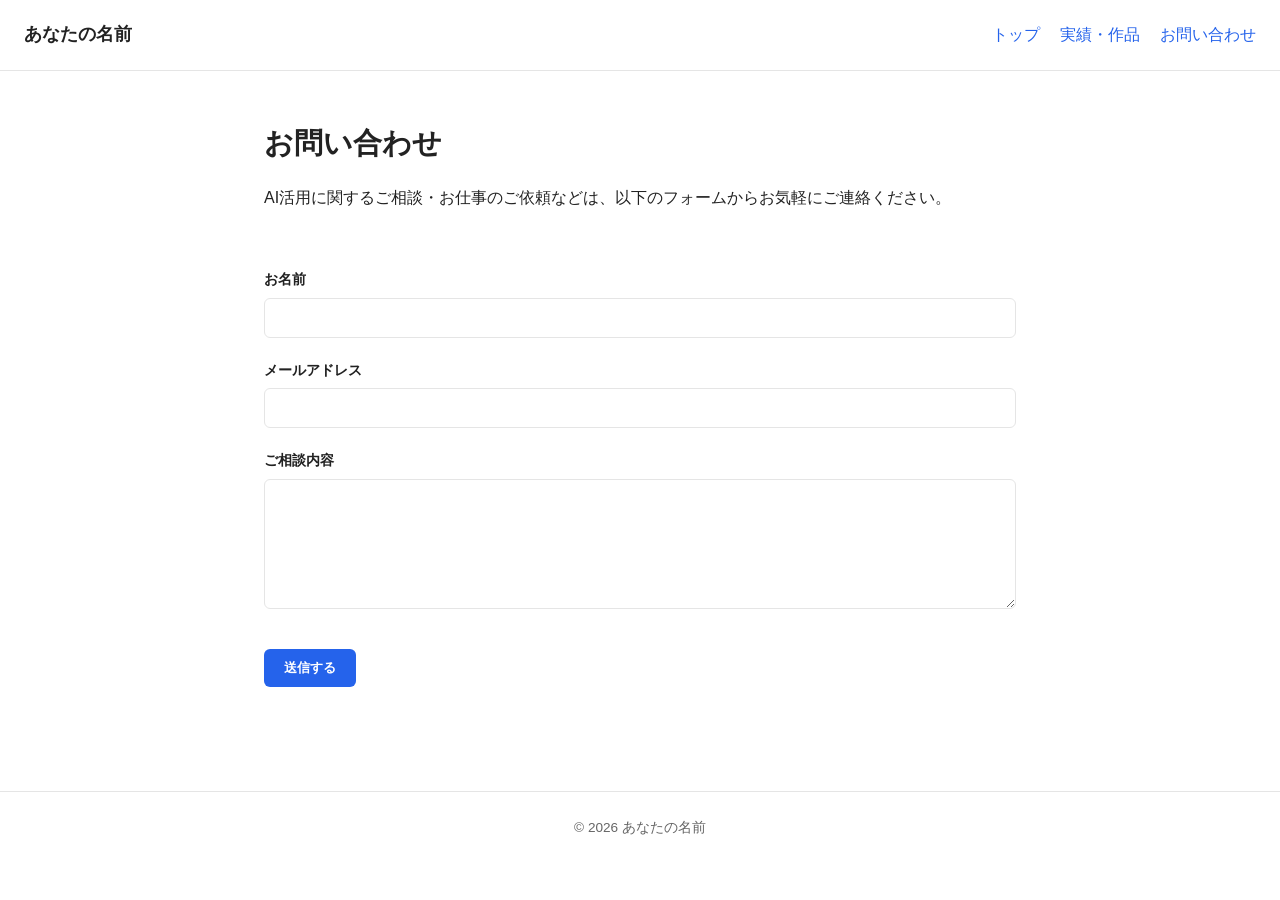
==== contact.html @ 63602173 "Add initial portfolio site: home, works, contact pages" ====
<!DOCTYPE html>
<html lang="ja">
<head>
  <meta charset="UTF-8">
  <meta name="viewport" content="width=device-width, initial-scale=1.0">
  <title>お問い合わせ | あなたの名前</title>
  <link rel="stylesheet" href="css/style.css">
</head>
<body>

  <header>
    <p class="site-name">あなたの名前</p>
    <button class="menu-toggle" aria-label="メニューを開閉する" aria-expanded="false">
      <span></span>
      <span></span>
      <span></span>
    </button>
    <nav>
      <ul>
        <li><a href="index.html">トップ</a></li>
        <li><a href="works.html">実績・作品</a></li>
        <li><a href="contact.html">お問い合わせ</a></li>
      </ul>
    </nav>
  </header>

  <main>

    <section id="contact-intro">
      <h1>お問い合わせ</h1>
      <p>
        AI活用に関するご相談・お仕事のご依頼などは、以下のフォームからお気軽にご連絡ください。
      </p>
    </section>

    <section id="contact-form">
      <form action="https://formspree.io/f/xjybzrdy" method="POST">
        <input type="hidden" name="_subject" value="AI Side Businessサイトからのお問い合わせ">

        <div class="form-group">
          <label for="name">お名前</label>
          <input type="text" id="name" name="name" required>
        </div>

        <div class="form-group">
          <label for="email">メールアドレス</label>
          <input type="email" id="email" name="email" required>
        </div>

        <div class="form-group">
          <label for="message">ご相談内容</label>
          <textarea id="message" name="message" rows="6" required></textarea>
        </div>

        <button type="submit" class="button">送信する</button>
      </form>
    </section>

  </main>

  <footer>
    <p>&copy; 2026 あなたの名前</p>
  </footer>

  <script src="js/main.js"></script>
</body>
</html>
---- css/style.css ----
:root {
  --color-bg: #ffffff;
  --color-text: #222222;
  --color-primary: #2563eb;
  --color-primary-dark: #1d4ed8;
  --color-muted: #666666;
  --color-border: #e5e5e5;
  --max-width: 800px;
}

* {
  box-sizing: border-box;
  margin: 0;
  padding: 0;
}

body {
  font-family: -apple-system, "Hiragino Kaku Gothic ProN", "Yu Gothic", sans-serif;
  color: var(--color-text);
  background-color: var(--color-bg);
  line-height: 1.7;
}

a {
  color: var(--color-primary);
  text-decoration: none;
}

a:hover {
  text-decoration: underline;
}

ul {
  list-style: none;
}

/* header */

header {
  display: flex;
  justify-content: space-between;
  align-items: center;
  flex-wrap: wrap;
  gap: 12px;
  padding: 20px 24px;
  border-bottom: 1px solid var(--color-border);
}

.site-name {
  font-weight: bold;
  font-size: 1.1rem;
}

header nav ul {
  display: flex;
  gap: 20px;
}

/* menu toggle button: hidden by default, shown only on narrow screens below */

.menu-toggle {
  display: none;
  flex-direction: column;
  justify-content: space-between;
  width: 26px;
  height: 18px;
  background: none;
  border: none;
  padding: 0;
  cursor: pointer;
}

.menu-toggle span {
  display: block;
  height: 2px;
  background-color: var(--color-text);
  border-radius: 2px;
}

/* main content */

main {
  max-width: var(--max-width);
  margin: 0 auto;
  padding: 48px 24px;
}

section {
  margin-bottom: 56px;
}

h1 {
  font-size: 1.8rem;
  margin-bottom: 16px;
}

h2 {
  font-size: 1.4rem;
  margin-bottom: 16px;
}

#about p {
  color: var(--color-muted);
}

#services ul li {
  padding: 10px 0;
  border-bottom: 1px solid var(--color-border);
}

/* buttons */

.button {
  display: inline-block;
  padding: 10px 20px;
  margin-top: 12px;
  margin-right: 12px;
  background-color: var(--color-primary);
  color: #ffffff;
  border-radius: 6px;
  font-weight: bold;
}

.button:hover {
  background-color: var(--color-primary-dark);
  text-decoration: none;
}

/* footer */

footer {
  text-align: center;
  padding: 24px;
  color: var(--color-muted);
  font-size: 0.85rem;
  border-top: 1px solid var(--color-border);
}

/* works page: notice, cards, badges */

.notice {
  background-color: #fef9e7;
  border: 1px solid #f5e6a8;
  border-radius: 6px;
  padding: 14px 16px;
  color: var(--color-muted);
  font-size: 0.95rem;
}

.card-grid {
  display: grid;
  grid-template-columns: repeat(auto-fit, minmax(240px, 1fr));
  gap: 20px;
}

.card {
  border: 1px solid var(--color-border);
  border-radius: 8px;
  padding: 20px;
}

.card h3 {
  margin: 10px 0 8px;
  font-size: 1.1rem;
}

.card p {
  color: var(--color-muted);
  font-size: 0.95rem;
}

.card-meta {
  margin-top: 10px;
  font-size: 0.85rem !important;
}

.badge {
  display: inline-block;
  padding: 4px 10px;
  border-radius: 999px;
  font-size: 0.75rem;
  font-weight: bold;
}

.badge-sample {
  background-color: #eef2ff;
  color: #4338ca;
}

.badge-learning {
  background-color: #ecfdf5;
  color: #047857;
}

/* contact form */

.form-group {
  margin-bottom: 20px;
}

.form-group label {
  display: block;
  margin-bottom: 6px;
  font-weight: bold;
  font-size: 0.9rem;
}

.form-group input,
.form-group textarea {
  width: 100%;
  padding: 10px 12px;
  border: 1px solid var(--color-border);
  border-radius: 6px;
  font-size: 1rem;
  font-family: inherit;
}

.form-group input:focus,
.form-group textarea:focus {
  outline: 2px solid var(--color-primary);
  outline-offset: 1px;
}

button.button {
  border: none;
  cursor: pointer;
}

/* responsive: narrow screens (mainly smartphones) */

@media (max-width: 600px) {
  header {
    align-items: center;
  }

  .menu-toggle {
    display: flex;
  }

  header nav {
    width: 100%;
    order: 3;
  }

  header nav ul {
    display: none;
    flex-direction: column;
    gap: 12px;
    padding-top: 16px;
  }

  header nav.nav-open ul {
    display: flex;
  }

  main {
    padding: 32px 20px;
  }

  .button {
    display: block;
    text-align: center;
    margin-right: 0;
  }
}
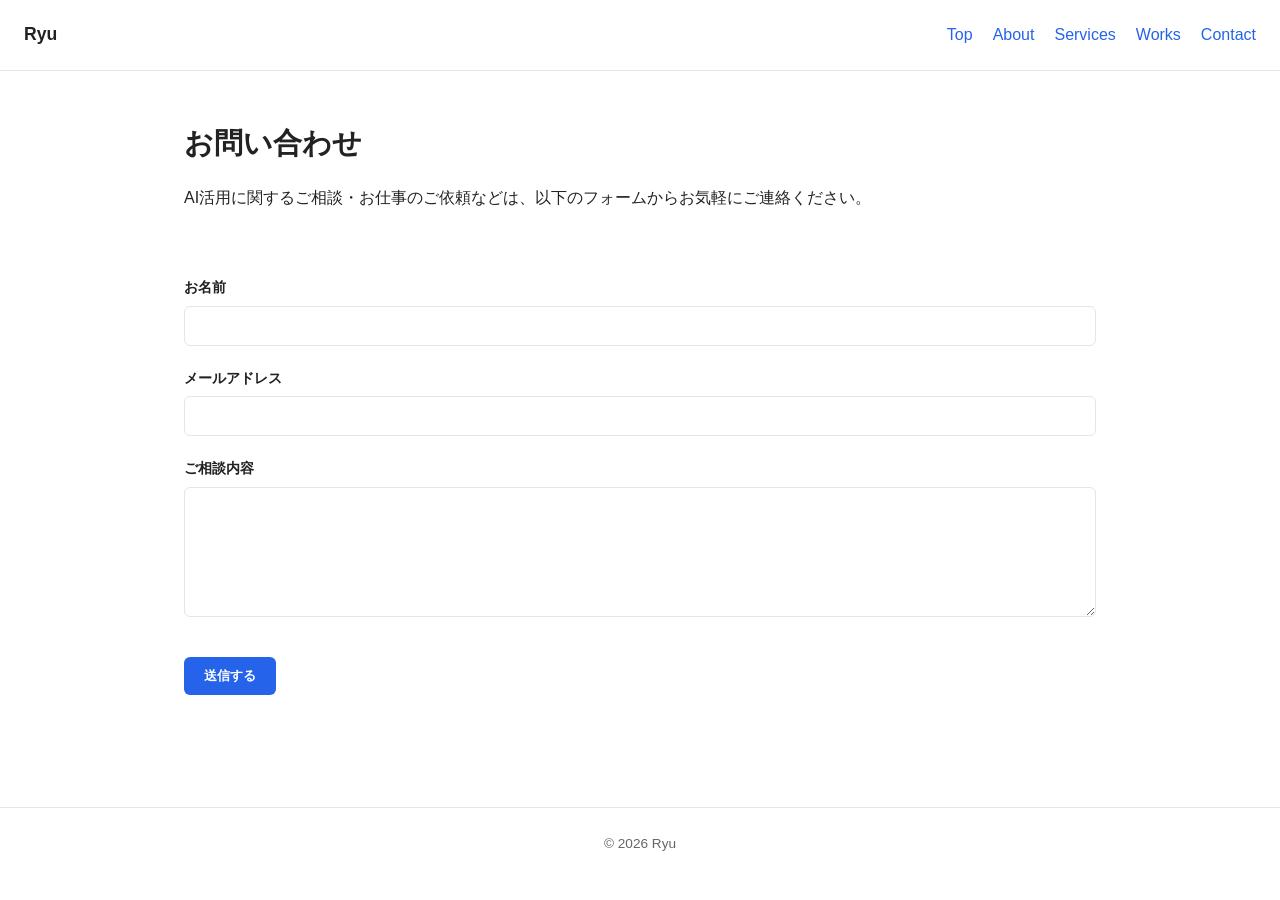
==== commit a9cae85e: "Update portfolio content and layout" ====
--- a/contact.html
+++ b/contact.html
@@ -3,13 +3,13 @@
 <head>
   <meta charset="UTF-8">
   <meta name="viewport" content="width=device-width, initial-scale=1.0">
-  <title>お問い合わせ | あなたの名前</title>
+  <title>Contact | Ryu</title>
   <link rel="stylesheet" href="css/style.css">
 </head>
 <body>
 
   <header>
-    <p class="site-name">あなたの名前</p>
+    <p class="site-name">Ryu</p>
     <button class="menu-toggle" aria-label="メニューを開閉する" aria-expanded="false">
       <span></span>
       <span></span>
@@ -17,9 +17,11 @@
     </button>
     <nav>
       <ul>
-        <li><a href="index.html">トップ</a></li>
-        <li><a href="works.html">実績・作品</a></li>
-        <li><a href="contact.html">お問い合わせ</a></li>
+        <li><a href="index.html">Top</a></li>
+        <li><a href="index.html#about">About</a></li>
+        <li><a href="index.html#services">Services</a></li>
+        <li><a href="works.html">Works</a></li>
+        <li><a href="contact.html">Contact</a></li>
       </ul>
     </nav>
   </header>
@@ -59,7 +61,7 @@
   </main>
 
   <footer>
-    <p>&copy; 2026 あなたの名前</p>
+    <p>&copy; 2026 Ryu</p>
   </footer>
 
   <script src="js/main.js"></script>
--- a/css/style.css
+++ b/css/style.css
@@ -1,3 +1,7 @@
+html {
+  scroll-behavior: smooth;
+}
+
 :root {
   --color-bg: #ffffff;
   --color-text: #222222;
@@ -5,7 +9,7 @@
   --color-primary-dark: #1d4ed8;
   --color-muted: #666666;
   --color-border: #e5e5e5;
-  --max-width: 800px;
+  --max-width: 960px;
 }
 
 * {
@@ -86,7 +90,11 @@
 }
 
 section {
-  margin-bottom: 56px;
+  margin-bottom: 64px;
+}
+
+#hero {
+  margin-bottom: 80px;
 }
 
 h1 {
@@ -99,13 +107,67 @@
   margin-bottom: 16px;
 }
 
+#hero h1 {
+  font-size: 2rem;
+  line-height: 1.5;
+  margin-bottom: 20px;
+}
+
+#hero p,
 #about p {
   color: var(--color-muted);
-}
-
-#services ul li {
-  padding: 10px 0;
-  border-bottom: 1px solid var(--color-border);
+  max-width: 640px;
+}
+
+#about p {
+  margin-bottom: 16px;
+}
+
+.section-lead {
+  color: var(--color-muted);
+  font-size: 0.95rem;
+  margin-bottom: 24px;
+  margin-top: -8px;
+}
+
+.section-cta {
+  margin-top: 8px;
+  padding-top: 32px;
+  border-top: 1px solid var(--color-border);
+}
+
+.service-number {
+  display: block;
+  font-size: 1.5rem;
+  font-weight: bold;
+  color: var(--color-primary);
+}
+
+/* skills / tools */
+
+.skills-group {
+  margin-bottom: 24px;
+}
+
+.skills-group h3 {
+  font-size: 0.95rem;
+  color: var(--color-muted);
+  margin-bottom: 12px;
+}
+
+.tag-list {
+  display: flex;
+  flex-wrap: wrap;
+  gap: 10px;
+}
+
+.tag {
+  display: inline-block;
+  padding: 6px 14px;
+  border: 1px solid var(--color-border);
+  border-radius: 999px;
+  font-size: 0.85rem;
+  background-color: #f8f9fb;
 }
 
 /* buttons */
@@ -149,7 +211,8 @@
 
 .card-grid {
   display: grid;
-  grid-template-columns: repeat(auto-fit, minmax(240px, 1fr));
+  grid-template-columns: repeat(auto-fit, minmax(240px, 320px));
+  justify-content: start;
   gap: 20px;
 }
 
@@ -190,6 +253,20 @@
 .badge-learning {
   background-color: #ecfdf5;
   color: #047857;
+}
+
+.badge-personal {
+  background-color: #fdf2f8;
+  color: #be185d;
+}
+
+.coming-soon {
+  border: 1px dashed var(--color-border);
+  border-radius: 8px;
+  padding: 24px;
+  color: var(--color-muted);
+  font-size: 0.95rem;
+  text-align: center;
 }
 
 /* contact form */
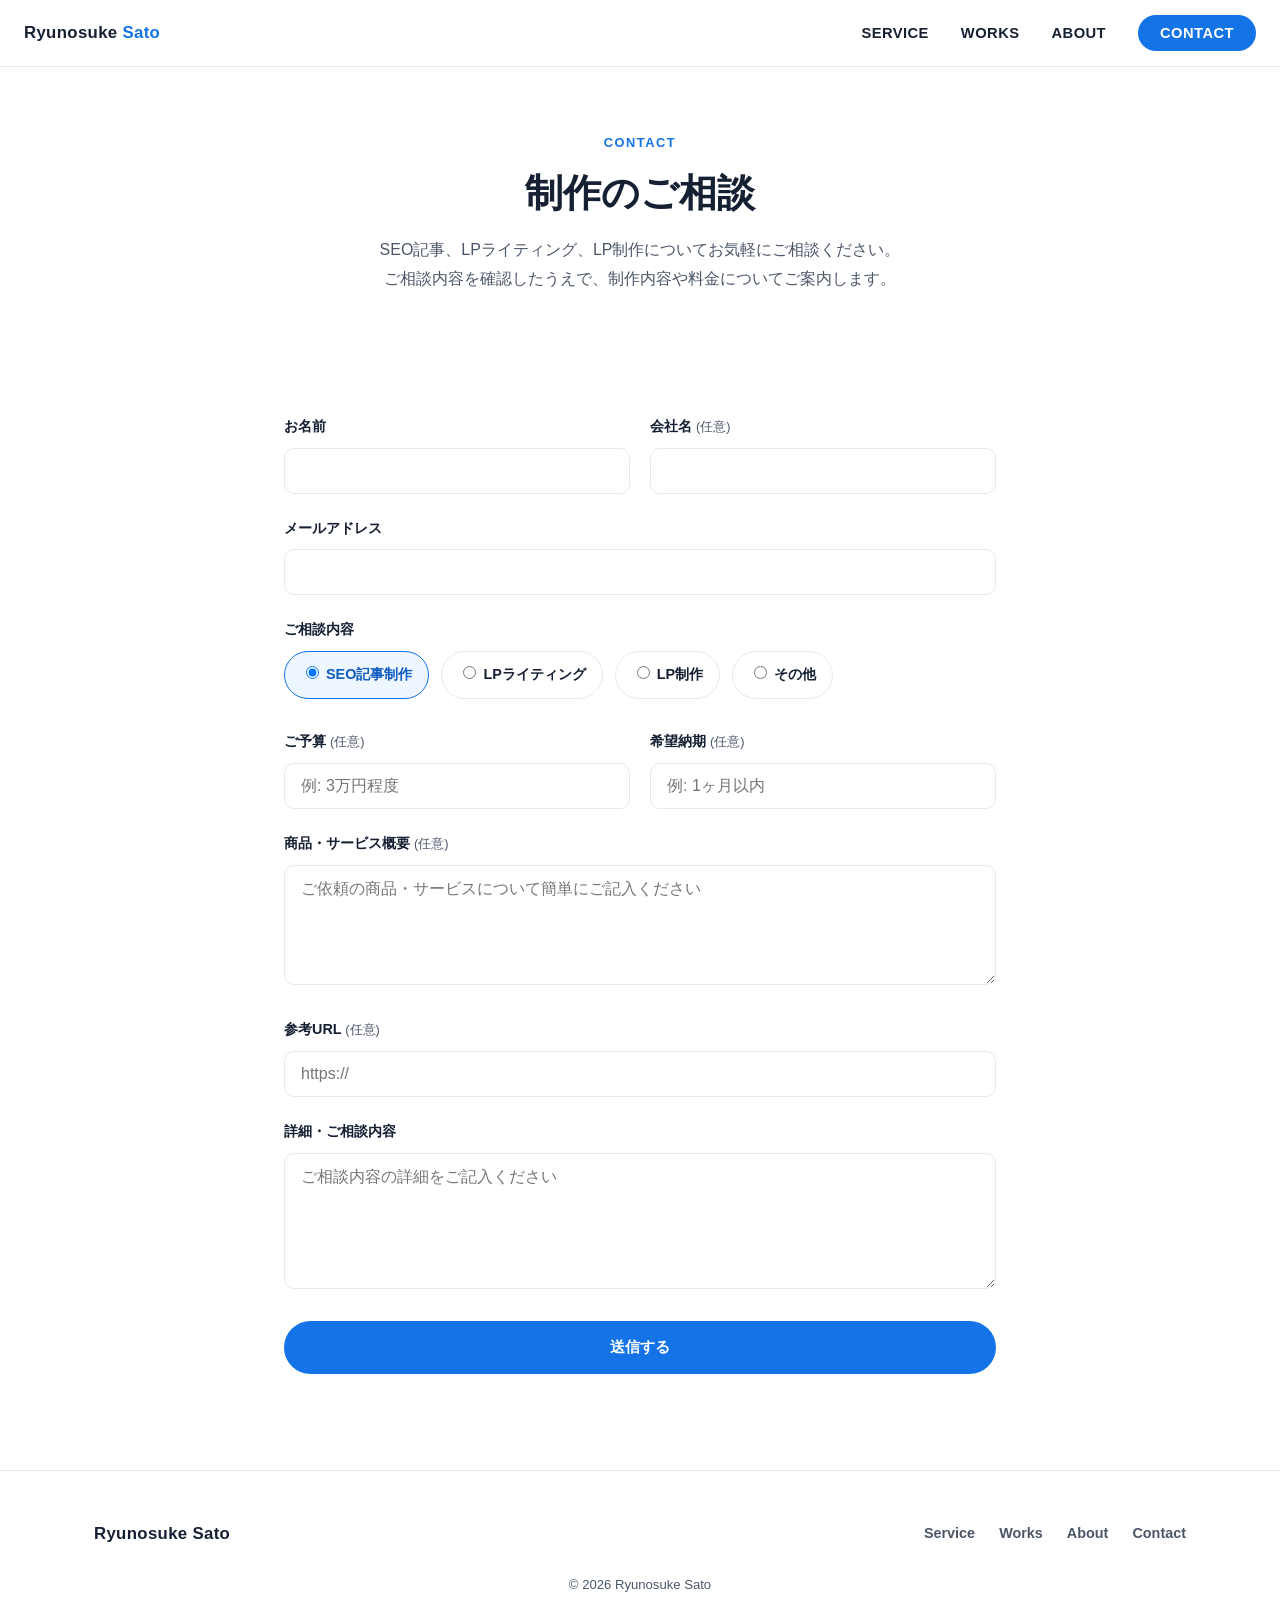
==== commit eebf3e14: "Renew portfolio for writing and LP services" ====
--- a/contact.html
+++ b/contact.html
@@ -3,13 +3,14 @@
 <head>
   <meta charset="UTF-8">
   <meta name="viewport" content="width=device-width, initial-scale=1.0">
-  <title>Contact | Ryu</title>
+  <title>CONTACT | Ryunosuke Sato</title>
+  <meta name="description" content="SEO記事、LPライティング、LP制作についてのご相談はこちらから。">
   <link rel="stylesheet" href="css/style.css">
 </head>
 <body>
 
   <header>
-    <p class="site-name">Ryu</p>
+    <p class="site-name">Ryunosuke <span>Sato</span></p>
     <button class="menu-toggle" aria-label="メニューを開閉する" aria-expanded="false">
       <span></span>
       <span></span>
@@ -17,51 +18,120 @@
     </button>
     <nav>
       <ul>
-        <li><a href="index.html">Top</a></li>
-        <li><a href="index.html#about">About</a></li>
-        <li><a href="index.html#services">Services</a></li>
-        <li><a href="works.html">Works</a></li>
-        <li><a href="contact.html">Contact</a></li>
+        <li><a href="index.html#service">SERVICE</a></li>
+        <li><a href="index.html#works">WORKS</a></li>
+        <li><a href="index.html#about">ABOUT</a></li>
+        <li><a href="contact.html" class="nav-cta">CONTACT</a></li>
       </ul>
     </nav>
   </header>
 
   <main>
 
-    <section id="contact-intro">
-      <h1>お問い合わせ</h1>
-      <p>
-        AI活用に関するご相談・お仕事のご依頼などは、以下のフォームからお気軽にご連絡ください。
-      </p>
+    <section class="page-intro">
+      <div class="container">
+        <span class="section-eyebrow">CONTACT</span>
+        <h1>制作のご相談</h1>
+        <p>
+          SEO記事、LPライティング、LP制作についてお気軽にご相談ください。<br>
+          ご相談内容を確認したうえで、制作内容や料金についてご案内します。
+        </p>
+      </div>
     </section>
 
-    <section id="contact-form">
-      <form action="https://formspree.io/f/xjybzrdy" method="POST">
-        <input type="hidden" name="_subject" value="AI Side Businessサイトからのお問い合わせ">
+    <section>
+      <div class="container contact-layout">
+        <!-- TODO: 問い合わせフォーム送信先を設定 -->
+        <!-- 既存のFormspree宛先(action)はそのまま維持しています。宛先メールの受信確認のみ別途お願いします。 -->
+        <form action="https://formspree.io/f/xjybzrdy" method="POST">
+          <input type="hidden" name="_subject" value="ポートフォリオサイトからのお問い合わせ">
 
-        <div class="form-group">
-          <label for="name">お名前</label>
-          <input type="text" id="name" name="name" required>
-        </div>
+          <div class="form-row">
+            <div class="form-group">
+              <label for="name">お名前</label>
+              <input type="text" id="name" name="name" required>
+            </div>
+            <div class="form-group">
+              <label for="company">会社名 <span class="form-optional">(任意)</span></label>
+              <input type="text" id="company" name="company">
+            </div>
+          </div>
 
-        <div class="form-group">
-          <label for="email">メールアドレス</label>
-          <input type="email" id="email" name="email" required>
-        </div>
+          <div class="form-group">
+            <label for="email">メールアドレス</label>
+            <input type="email" id="email" name="email" required>
+          </div>
 
-        <div class="form-group">
-          <label for="message">ご相談内容</label>
-          <textarea id="message" name="message" rows="6" required></textarea>
-        </div>
+          <div class="form-group">
+            <label>ご相談内容</label>
+            <div class="radio-group">
+              <label class="radio-option">
+                <input type="radio" name="inquiry_type" value="SEO記事制作" checked>
+                SEO記事制作
+              </label>
+              <label class="radio-option">
+                <input type="radio" name="inquiry_type" value="LPライティング">
+                LPライティング
+              </label>
+              <label class="radio-option">
+                <input type="radio" name="inquiry_type" value="LP制作">
+                LP制作
+              </label>
+              <label class="radio-option">
+                <input type="radio" name="inquiry_type" value="その他">
+                その他
+              </label>
+            </div>
+          </div>
 
-        <button type="submit" class="button">送信する</button>
-      </form>
+          <div class="form-row">
+            <div class="form-group">
+              <label for="budget">ご予算 <span class="form-optional">(任意)</span></label>
+              <input type="text" id="budget" name="budget" placeholder="例: 3万円程度">
+            </div>
+            <div class="form-group">
+              <label for="deadline">希望納期 <span class="form-optional">(任意)</span></label>
+              <input type="text" id="deadline" name="deadline" placeholder="例: 1ヶ月以内">
+            </div>
+          </div>
+
+          <div class="form-group">
+            <label for="overview">商品・サービス概要 <span class="form-optional">(任意)</span></label>
+            <textarea id="overview" name="service_overview" rows="4" placeholder="ご依頼の商品・サービスについて簡単にご記入ください"></textarea>
+          </div>
+
+          <div class="form-group">
+            <label for="reference_url">参考URL <span class="form-optional">(任意)</span></label>
+            <input type="url" id="reference_url" name="reference_url" placeholder="https://">
+          </div>
+
+          <div class="form-group">
+            <label for="message">詳細・ご相談内容</label>
+            <textarea id="message" name="message" rows="6" required placeholder="ご相談内容の詳細をご記入ください"></textarea>
+          </div>
+
+          <button type="submit" class="button button-primary button-block">送信する</button>
+        </form>
+      </div>
     </section>
 
   </main>
 
   <footer>
-    <p>&copy; 2026 Ryu</p>
+    <div class="container">
+      <div class="footer-inner">
+        <p class="site-name">Ryunosuke Sato</p>
+        <nav class="footer-nav">
+          <ul>
+            <li><a href="index.html#service">Service</a></li>
+            <li><a href="index.html#works">Works</a></li>
+            <li><a href="index.html#about">About</a></li>
+            <li><a href="contact.html">Contact</a></li>
+          </ul>
+        </nav>
+      </div>
+      <p class="footer-copy">&copy; 2026 Ryunosuke Sato</p>
+    </div>
   </footer>
 
   <script src="js/main.js"></script>
--- a/css/style.css
+++ b/css/style.css
@@ -4,25 +4,42 @@
 
 :root {
   --color-bg: #ffffff;
-  --color-text: #222222;
-  --color-primary: #2563eb;
-  --color-primary-dark: #1d4ed8;
-  --color-muted: #666666;
-  --color-border: #e5e5e5;
-  --max-width: 960px;
+  --color-bg-soft: #EEF6FF;
+  --color-text: #162033;
+  --color-muted: #4B5768;
+  --color-primary: #1473E6;
+  --color-primary-dark: #0F5BC0;
+  --color-border: #E5EAF0;
+  --max-width: 1140px;
+  --radius: 14px;
+  --shadow-card: 0 4px 20px rgba(22, 32, 51, 0.06);
+  --shadow-card-hover: 0 12px 32px rgba(20, 115, 230, 0.14);
 }
 
 * {
   box-sizing: border-box;
+}
+
+html, body {
+  max-width: 100%;
+  overflow-x: hidden;
+}
+
+body {
   margin: 0;
   padding: 0;
-}
-
-body {
-  font-family: -apple-system, "Hiragino Kaku Gothic ProN", "Yu Gothic", sans-serif;
+  font-family: -apple-system, BlinkMacSystemFont, "Hiragino Kaku Gothic ProN", "Yu Gothic", "Segoe UI", sans-serif;
   color: var(--color-text);
   background-color: var(--color-bg);
-  line-height: 1.7;
+  line-height: 1.8;
+  font-size: 16px;
+  -webkit-font-smoothing: antialiased;
+}
+
+img {
+  max-width: 100%;
+  height: auto;
+  display: block;
 }
 
 a {
@@ -31,36 +48,194 @@
 }
 
 a:hover {
-  text-decoration: underline;
+  color: var(--color-primary-dark);
 }
 
 ul {
   list-style: none;
-}
-
-/* header */
+  margin: 0;
+  padding: 0;
+}
+
+h1, h2, h3, h4 {
+  color: var(--color-text);
+  line-height: 1.4;
+  margin: 0;
+}
+
+p {
+  margin: 0;
+}
+
+:focus-visible {
+  outline: 3px solid var(--color-primary);
+  outline-offset: 2px;
+  border-radius: 4px;
+}
+
+.container {
+  max-width: var(--max-width);
+  margin: 0 auto;
+  padding: 0 24px;
+  width: 100%;
+}
+
+/* ============================
+   Section heading pattern
+============================ */
+
+.section-eyebrow {
+  display: inline-block;
+  font-size: 0.8rem;
+  font-weight: 700;
+  letter-spacing: 0.12em;
+  color: var(--color-primary);
+  margin-bottom: 12px;
+}
+
+.section-title {
+  font-size: clamp(1.6rem, 3.2vw, 2.2rem);
+  font-weight: 800;
+  margin-bottom: 16px;
+}
+
+.section-lead {
+  color: var(--color-muted);
+  font-size: 1rem;
+  max-width: 640px;
+  margin-bottom: 40px;
+}
+
+.section-head {
+  text-align: center;
+  margin: 0 auto 48px;
+  max-width: 700px;
+}
+
+.section-head .section-lead {
+  margin-left: auto;
+  margin-right: auto;
+}
+
+section {
+  padding: 96px 0;
+}
+
+@media (max-width: 640px) {
+  section {
+    padding: 64px 0;
+  }
+}
+
+/* ============================
+   Buttons
+============================ */
+
+.button {
+  display: inline-flex;
+  align-items: center;
+  justify-content: center;
+  gap: 8px;
+  padding: 14px 28px;
+  border-radius: 999px;
+  font-weight: 700;
+  font-size: 0.95rem;
+  border: 2px solid transparent;
+  cursor: pointer;
+  transition: transform 0.15s ease, box-shadow 0.15s ease, background-color 0.15s ease, color 0.15s ease;
+  white-space: nowrap;
+}
+
+.button-primary {
+  background-color: var(--color-primary);
+  color: #ffffff;
+}
+
+.button-primary:hover {
+  background-color: var(--color-primary-dark);
+  color: #ffffff;
+  transform: translateY(-2px);
+  box-shadow: 0 10px 24px rgba(20, 115, 230, 0.28);
+}
+
+.button-outline {
+  background-color: #ffffff;
+  color: var(--color-text);
+  border-color: var(--color-border);
+}
+
+.button-outline:hover {
+  border-color: var(--color-primary);
+  color: var(--color-primary);
+  transform: translateY(-2px);
+}
+
+.button-white {
+  background-color: #ffffff;
+  color: var(--color-primary);
+}
+
+.button-white:hover {
+  background-color: var(--color-bg-soft);
+  color: var(--color-primary-dark);
+  transform: translateY(-2px);
+}
+
+.button-block {
+  width: 100%;
+}
+
+.button-group {
+  display: flex;
+  flex-wrap: wrap;
+  gap: 16px;
+}
+
+.link-arrow {
+  display: inline-flex;
+  align-items: center;
+  gap: 6px;
+  font-weight: 700;
+  font-size: 0.9rem;
+}
+
+.link-arrow::after {
+  content: "→";
+  transition: transform 0.15s ease;
+}
+
+.link-arrow:hover::after {
+  transform: translateX(4px);
+}
+
+/* ============================
+   Header
+============================ */
 
 header {
+  position: sticky;
+  top: 0;
+  z-index: 100;
   display: flex;
+  align-items: center;
   justify-content: space-between;
-  align-items: center;
-  flex-wrap: wrap;
-  gap: 12px;
-  padding: 20px 24px;
+  gap: 16px;
+  padding: 18px 24px;
+  background-color: rgba(255, 255, 255, 0.92);
+  backdrop-filter: saturate(180%) blur(8px);
   border-bottom: 1px solid var(--color-border);
 }
 
 .site-name {
-  font-weight: bold;
-  font-size: 1.1rem;
-}
-
-header nav ul {
-  display: flex;
-  gap: 20px;
-}
-
-/* menu toggle button: hidden by default, shown only on narrow screens below */
+  font-weight: 800;
+  font-size: 1.05rem;
+  letter-spacing: 0.02em;
+  color: var(--color-text);
+}
+
+.site-name span {
+  color: var(--color-primary);
+}
 
 .menu-toggle {
   display: none;
@@ -72,6 +247,7 @@
   border: none;
   padding: 0;
   cursor: pointer;
+  z-index: 110;
 }
 
 .menu-toggle span {
@@ -79,235 +255,768 @@
   height: 2px;
   background-color: var(--color-text);
   border-radius: 2px;
-}
-
-/* main content */
-
-main {
-  max-width: var(--max-width);
+  transition: transform 0.2s ease, opacity 0.2s ease;
+}
+
+header nav ul {
+  display: flex;
+  align-items: center;
+  gap: 32px;
+}
+
+header nav a {
+  font-weight: 600;
+  font-size: 0.92rem;
+  letter-spacing: 0.03em;
+  color: var(--color-text);
+}
+
+header nav a:hover {
+  color: var(--color-primary);
+}
+
+header nav .nav-cta {
+  padding: 10px 22px;
+  border-radius: 999px;
+  background-color: var(--color-primary);
+  color: #ffffff !important;
+  font-weight: 700;
+}
+
+header nav .nav-cta:hover {
+  background-color: var(--color-primary-dark);
+}
+
+/* ============================
+   Hero
+============================ */
+
+#hero {
+  padding-top: 72px;
+  padding-bottom: 96px;
+  background: linear-gradient(180deg, var(--color-bg-soft) 0%, #ffffff 70%);
+}
+
+.hero-inner {
+  display: grid;
+  grid-template-columns: 1.1fr 0.9fr;
+  gap: 56px;
+  align-items: center;
+}
+
+.hero-eyebrow {
+  display: inline-block;
+  font-size: 0.85rem;
+  font-weight: 700;
+  letter-spacing: 0.14em;
+  color: var(--color-primary);
+  margin-bottom: 20px;
+}
+
+.hero-title {
+  font-size: clamp(1.9rem, 4.4vw, 3.1rem);
+  font-weight: 800;
+  line-height: 1.45;
+  margin-bottom: 24px;
+}
+
+.hero-desc {
+  color: var(--color-muted);
+  font-size: 1.02rem;
+  max-width: 560px;
+  margin-bottom: 36px;
+}
+
+/* Abstract browser / article card visual, CSS only */
+
+.hero-visual {
+  position: relative;
+  height: 380px;
+}
+
+.browser-card {
+  position: absolute;
+  width: 78%;
+  background-color: #ffffff;
+  border-radius: 16px;
+  border: 1px solid var(--color-border);
+  box-shadow: var(--shadow-card);
+  overflow: hidden;
+}
+
+.browser-card.card-main {
+  top: 10px;
+  left: 10%;
+  width: 88%;
+  z-index: 2;
+}
+
+.browser-card.card-back {
+  top: 70px;
+  left: 0;
+  width: 72%;
+  opacity: 0.7;
+  transform: rotate(-4deg);
+  z-index: 1;
+}
+
+.browser-card.card-front {
+  top: 190px;
+  left: 26%;
+  width: 68%;
+  z-index: 3;
+  transform: rotate(3deg);
+}
+
+.browser-bar {
+  display: flex;
+  align-items: center;
+  gap: 6px;
+  padding: 10px 14px;
+  background-color: var(--color-bg-soft);
+  border-bottom: 1px solid var(--color-border);
+}
+
+.browser-dot {
+  width: 8px;
+  height: 8px;
+  border-radius: 50%;
+  background-color: #C6D5E8;
+}
+
+.browser-body {
+  padding: 18px 16px;
+}
+
+.browser-line {
+  height: 10px;
+  border-radius: 5px;
+  background-color: var(--color-bg-soft);
+  margin-bottom: 10px;
+}
+
+.browser-line.short {
+  width: 45%;
+}
+
+.browser-line.medium {
+  width: 70%;
+}
+
+.browser-line.long {
+  width: 92%;
+}
+
+.browser-line.accent {
+  background-color: var(--color-primary);
+  opacity: 0.85;
+  height: 14px;
+  width: 55%;
+  margin-top: 16px;
+}
+
+/* ============================
+   Cards (services / strength / works)
+============================ */
+
+.card-grid {
+  display: grid;
+  grid-template-columns: repeat(3, 1fr);
+  gap: 28px;
+}
+
+.card-grid-2 {
+  grid-template-columns: repeat(2, 1fr);
+}
+
+.card-grid-4 {
+  grid-template-columns: repeat(4, 1fr);
+}
+
+.card {
+  background-color: #ffffff;
+  border: 1px solid var(--color-border);
+  border-radius: var(--radius);
+  padding: 32px 28px;
+  box-shadow: var(--shadow-card);
+  transition: transform 0.2s ease, box-shadow 0.2s ease, border-color 0.2s ease;
+}
+
+.card:hover {
+  transform: translateY(-6px);
+  box-shadow: var(--shadow-card-hover);
+  border-color: rgba(20, 115, 230, 0.35);
+}
+
+.card-number {
+  display: inline-block;
+  font-size: 1.6rem;
+  font-weight: 800;
+  color: var(--color-primary);
+  margin-bottom: 14px;
+}
+
+.card h3 {
+  font-size: 1.15rem;
+  font-weight: 700;
+  margin-bottom: 12px;
+}
+
+.card p {
+  color: var(--color-muted);
+  font-size: 0.95rem;
+}
+
+.card-price {
+  display: block;
+  font-size: 1.3rem;
+  font-weight: 800;
+  color: var(--color-text);
+  margin: 14px 0;
+}
+
+.card-list {
+  margin: 16px 0 20px;
+}
+
+.card-list li {
+  position: relative;
+  padding-left: 18px;
+  color: var(--color-muted);
+  font-size: 0.9rem;
+  margin-bottom: 8px;
+}
+
+.card-list li::before {
+  content: "";
+  position: absolute;
+  left: 0;
+  top: 9px;
+  width: 6px;
+  height: 6px;
+  border-radius: 50%;
+  background-color: var(--color-primary);
+}
+
+/* Works cards */
+
+.work-card-thumb {
+  width: 100%;
+  aspect-ratio: 16 / 9;
+  object-fit: cover;
+  border-radius: 10px;
+  margin-bottom: 16px;
+}
+
+.work-tag {
+  display: inline-block;
+  padding: 4px 12px;
+  border-radius: 999px;
+  font-size: 0.72rem;
+  font-weight: 700;
+  background-color: var(--color-bg-soft);
+  color: var(--color-primary-dark);
+  margin-bottom: 12px;
+}
+
+.badge {
+  display: inline-block;
+  padding: 4px 12px;
+  border-radius: 999px;
+  font-size: 0.72rem;
+  font-weight: 700;
+  margin-left: 8px;
+}
+
+.badge-sample {
+  background-color: #EEF2FF;
+  color: #4338CA;
+}
+
+.badge-paid {
+  background-color: #FFF4E5;
+  color: #B45309;
+}
+
+.card-meta {
+  font-size: 0.82rem !important;
+  color: var(--color-muted);
+  margin-top: 8px !important;
+}
+
+.card-meta strong {
+  color: var(--color-text);
+}
+
+.card-links {
+  margin-top: 18px;
+}
+
+.works-more {
+  margin-top: 48px;
+  text-align: center;
+}
+
+/* Coming soon cards */
+
+.coming-soon-card {
+  border: 1px dashed var(--color-border);
+  background-color: var(--color-bg-soft);
+  box-shadow: none;
+}
+
+.coming-soon-card:hover {
+  transform: none;
+  box-shadow: none;
+  border-color: var(--color-border);
+}
+
+.coming-soon-tag {
+  display: inline-block;
+  padding: 4px 12px;
+  border-radius: 999px;
+  font-size: 0.72rem;
+  font-weight: 700;
+  background-color: #ffffff;
+  color: var(--color-muted);
+  border: 1px solid var(--color-border);
+  margin-bottom: 14px;
+}
+
+.works-notice {
+  background-color: var(--color-bg-soft);
+  border: 1px solid var(--color-border);
+  border-radius: 10px;
+  padding: 16px 20px;
+  color: var(--color-muted);
+  font-size: 0.9rem;
+  margin-bottom: 40px;
+}
+
+/* ============================
+   Flow steps
+============================ */
+
+.flow-grid {
+  display: grid;
+  grid-template-columns: repeat(6, 1fr);
+  gap: 18px;
+}
+
+.flow-step {
+  background-color: #ffffff;
+  border: 1px solid var(--color-border);
+  border-radius: var(--radius);
+  padding: 24px 18px;
+  text-align: center;
+}
+
+.flow-step-number {
+  display: inline-block;
+  font-size: 0.75rem;
+  font-weight: 800;
+  letter-spacing: 0.08em;
+  color: var(--color-primary);
+  margin-bottom: 10px;
+}
+
+.flow-step h3 {
+  font-size: 1rem;
+  font-weight: 700;
+}
+
+/* ============================
+   About
+============================ */
+
+.about-inner {
+  display: grid;
+  grid-template-columns: 0.8fr 1.2fr;
+  gap: 48px;
+  align-items: start;
+}
+
+.about-name {
+  font-size: 1.3rem;
+  font-weight: 800;
+  margin-bottom: 6px;
+}
+
+.about-role {
+  color: var(--color-muted);
+  font-size: 0.9rem;
+  margin-bottom: 20px;
+}
+
+.about-photo-placeholder {
+  width: 100%;
+  aspect-ratio: 1 / 1;
+  border-radius: var(--radius);
+  background: linear-gradient(135deg, var(--color-bg-soft), #ffffff);
+  border: 1px solid var(--color-border);
+  display: flex;
+  align-items: center;
+  justify-content: center;
+  color: var(--color-primary);
+  font-weight: 800;
+  font-size: 2rem;
+  margin-bottom: 20px;
+}
+
+.about-photo {
+  display: block;
+  width: 220px;
+  height: 220px;
+  aspect-ratio: 1 / 1;
+  object-fit: cover;
+  border-radius: 50%;
+  border: 4px solid var(--color-bg-soft);
+  box-shadow: var(--shadow-card);
+  margin: 0 auto 20px;
+  transition: transform 0.2s ease;
+}
+
+.about-photo:hover {
+  transform: scale(1.03);
+}
+
+.about-text p {
+  color: var(--color-muted);
+  margin-bottom: 18px;
+}
+
+/* ============================
+   FAQ accordion
+============================ */
+
+.faq-list {
+  max-width: 760px;
   margin: 0 auto;
-  padding: 48px 24px;
-}
-
-section {
-  margin-bottom: 64px;
-}
-
-#hero {
-  margin-bottom: 80px;
-}
-
-h1 {
-  font-size: 1.8rem;
-  margin-bottom: 16px;
-}
-
-h2 {
-  font-size: 1.4rem;
-  margin-bottom: 16px;
-}
-
-#hero h1 {
-  font-size: 2rem;
-  line-height: 1.5;
-  margin-bottom: 20px;
-}
-
-#hero p,
-#about p {
-  color: var(--color-muted);
-  max-width: 640px;
-}
-
-#about p {
-  margin-bottom: 16px;
-}
-
-.section-lead {
+}
+
+.faq-item {
+  border-bottom: 1px solid var(--color-border);
+}
+
+.faq-question {
+  width: 100%;
+  display: flex;
+  align-items: center;
+  justify-content: space-between;
+  gap: 16px;
+  padding: 22px 4px;
+  background: none;
+  border: none;
+  text-align: left;
+  font-size: 1rem;
+  font-weight: 700;
+  color: var(--color-text);
+  cursor: pointer;
+}
+
+.faq-question .faq-q-label {
+  color: var(--color-primary);
+  margin-right: 10px;
+}
+
+.faq-icon {
+  flex-shrink: 0;
+  width: 22px;
+  height: 22px;
+  position: relative;
+}
+
+.faq-icon::before,
+.faq-icon::after {
+  content: "";
+  position: absolute;
+  background-color: var(--color-primary);
+  border-radius: 2px;
+  transition: transform 0.2s ease;
+}
+
+.faq-icon::before {
+  top: 50%;
+  left: 0;
+  width: 100%;
+  height: 2px;
+  transform: translateY(-50%);
+}
+
+.faq-icon::after {
+  top: 0;
+  left: 50%;
+  width: 2px;
+  height: 100%;
+  transform: translateX(-50%);
+}
+
+.faq-item.is-open .faq-icon::after {
+  transform: translateX(-50%) scaleY(0);
+}
+
+.faq-answer {
+  max-height: 0;
+  overflow: hidden;
+  transition: max-height 0.25s ease;
+}
+
+.faq-answer p {
+  padding: 0 4px 22px;
   color: var(--color-muted);
   font-size: 0.95rem;
-  margin-bottom: 24px;
-  margin-top: -8px;
-}
-
-.section-cta {
-  margin-top: 8px;
-  padding-top: 32px;
+}
+
+/* ============================
+   Final CTA
+============================ */
+
+.final-cta {
+  background: linear-gradient(135deg, var(--color-primary) 0%, var(--color-primary-dark) 100%);
+  color: #ffffff;
+  border-radius: 24px;
+  padding: 72px 40px;
+  text-align: center;
+}
+
+.final-cta .section-title,
+.final-cta h2 {
+  color: #ffffff;
+}
+
+.final-cta p {
+  color: rgba(255, 255, 255, 0.88);
+  max-width: 560px;
+  margin: 0 auto 32px;
+}
+
+.final-cta-wrap {
+  padding: 96px 0;
+}
+
+/* ============================
+   Footer
+============================ */
+
+footer {
   border-top: 1px solid var(--color-border);
-}
-
-.service-number {
-  display: block;
-  font-size: 1.5rem;
-  font-weight: bold;
-  color: var(--color-primary);
-}
-
-/* skills / tools */
-
-.skills-group {
-  margin-bottom: 24px;
-}
-
-.skills-group h3 {
-  font-size: 0.95rem;
-  color: var(--color-muted);
-  margin-bottom: 12px;
-}
-
-.tag-list {
+  padding: 48px 0 32px;
+}
+
+.footer-inner {
   display: flex;
   flex-wrap: wrap;
-  gap: 10px;
-}
-
-.tag {
-  display: inline-block;
-  padding: 6px 14px;
-  border: 1px solid var(--color-border);
-  border-radius: 999px;
-  font-size: 0.85rem;
-  background-color: #f8f9fb;
-}
-
-/* buttons */
-
-.button {
-  display: inline-block;
-  padding: 10px 20px;
-  margin-top: 12px;
-  margin-right: 12px;
-  background-color: var(--color-primary);
-  color: #ffffff;
-  border-radius: 6px;
-  font-weight: bold;
-}
-
-.button:hover {
-  background-color: var(--color-primary-dark);
-  text-decoration: none;
-}
-
-/* footer */
-
-footer {
+  align-items: center;
+  justify-content: space-between;
+  gap: 20px;
+  margin-bottom: 24px;
+}
+
+.footer-nav ul {
+  display: flex;
+  flex-wrap: wrap;
+  gap: 24px;
+}
+
+.footer-nav a {
+  color: var(--color-muted);
+  font-size: 0.9rem;
+  font-weight: 600;
+}
+
+.footer-nav a:hover {
+  color: var(--color-primary);
+}
+
+.footer-copy {
+  color: var(--color-muted);
+  font-size: 0.82rem;
   text-align: center;
-  padding: 24px;
-  color: var(--color-muted);
-  font-size: 0.85rem;
-  border-top: 1px solid var(--color-border);
-}
-
-/* works page: notice, cards, badges */
-
-.notice {
-  background-color: #fef9e7;
-  border: 1px solid #f5e6a8;
-  border-radius: 6px;
-  padding: 14px 16px;
-  color: var(--color-muted);
-  font-size: 0.95rem;
-}
-
-.card-grid {
+}
+
+/* ============================
+   Page intro (works / contact)
+============================ */
+
+.page-intro {
+  padding-top: 64px;
+  padding-bottom: 24px;
+  text-align: center;
+}
+
+.page-intro .section-eyebrow {
+  display: block;
+}
+
+.page-intro h1 {
+  font-size: clamp(1.8rem, 3.6vw, 2.4rem);
+  font-weight: 800;
+  margin-bottom: 16px;
+}
+
+.page-intro p {
+  color: var(--color-muted);
+  max-width: 620px;
+  margin: 0 auto;
+}
+
+/* ============================
+   Contact form
+============================ */
+
+.contact-layout {
+  max-width: 760px;
+  margin: 0 auto;
+}
+
+.form-row {
   display: grid;
-  grid-template-columns: repeat(auto-fit, minmax(240px, 320px));
-  justify-content: start;
+  grid-template-columns: 1fr 1fr;
   gap: 20px;
 }
 
-.card {
-  border: 1px solid var(--color-border);
-  border-radius: 8px;
-  padding: 20px;
-}
-
-.card h3 {
-  margin: 10px 0 8px;
-  font-size: 1.1rem;
-}
-
-.card p {
-  color: var(--color-muted);
-  font-size: 0.95rem;
-}
-
-.card-meta {
-  margin-top: 10px;
-  font-size: 0.85rem !important;
-}
-
-.badge {
-  display: inline-block;
-  padding: 4px 10px;
-  border-radius: 999px;
-  font-size: 0.75rem;
-  font-weight: bold;
-}
-
-.badge-sample {
-  background-color: #eef2ff;
-  color: #4338ca;
-}
-
-.badge-learning {
-  background-color: #ecfdf5;
-  color: #047857;
-}
-
-.badge-personal {
-  background-color: #fdf2f8;
-  color: #be185d;
-}
-
-.coming-soon {
-  border: 1px dashed var(--color-border);
-  border-radius: 8px;
-  padding: 24px;
-  color: var(--color-muted);
-  font-size: 0.95rem;
-  text-align: center;
-}
-
-/* contact form */
-
 .form-group {
-  margin-bottom: 20px;
+  margin-bottom: 22px;
 }
 
 .form-group label {
   display: block;
-  margin-bottom: 6px;
-  font-weight: bold;
+  margin-bottom: 8px;
+  font-weight: 700;
   font-size: 0.9rem;
-}
-
-.form-group input,
+  color: var(--color-text);
+}
+
+.form-optional {
+  color: var(--color-muted);
+  font-weight: 500;
+  font-size: 0.8rem;
+}
+
+.form-group input[type="text"],
+.form-group input[type="email"],
+.form-group input[type="url"],
+.form-group select,
 .form-group textarea {
   width: 100%;
-  padding: 10px 12px;
+  padding: 13px 16px;
   border: 1px solid var(--color-border);
-  border-radius: 6px;
+  border-radius: 10px;
   font-size: 1rem;
   font-family: inherit;
+  color: var(--color-text);
+  background-color: #ffffff;
+}
+
+.form-group textarea {
+  resize: vertical;
+  min-height: 120px;
 }
 
 .form-group input:focus,
+.form-group select:focus,
 .form-group textarea:focus {
   outline: 2px solid var(--color-primary);
   outline-offset: 1px;
-}
-
-button.button {
-  border: none;
+  border-color: var(--color-primary);
+}
+
+.radio-group {
+  display: flex;
+  flex-wrap: wrap;
+  gap: 12px;
+}
+
+.radio-option {
+  display: flex;
+  align-items: center;
+  gap: 8px;
+  padding: 10px 16px;
+  border: 1px solid var(--color-border);
+  border-radius: 999px;
+  font-size: 0.88rem;
   cursor: pointer;
-}
-
-/* responsive: narrow screens (mainly smartphones) */
-
-@media (max-width: 600px) {
+  transition: border-color 0.15s ease, background-color 0.15s ease;
+}
+
+.radio-option:has(input:checked) {
+  border-color: var(--color-primary);
+  background-color: var(--color-bg-soft);
+  color: var(--color-primary-dark);
+  font-weight: 700;
+}
+
+.form-note {
+  color: var(--color-muted);
+  font-size: 0.85rem;
+  margin-top: -8px;
+  margin-bottom: 24px;
+}
+
+/* ============================
+   Scroll reveal
+============================ */
+
+.reveal {
+  opacity: 0;
+  transform: translateY(24px);
+  transition: opacity 0.6s ease, transform 0.6s ease;
+}
+
+.reveal.is-visible {
+  opacity: 1;
+  transform: translateY(0);
+}
+
+@media (prefers-reduced-motion: reduce) {
+  .reveal {
+    opacity: 1;
+    transform: none;
+    transition: none;
+  }
+}
+
+/* ============================
+   Responsive
+============================ */
+
+@media (max-width: 960px) {
+  .hero-inner {
+    grid-template-columns: 1fr;
+  }
+
+  .hero-visual {
+    height: 300px;
+    order: -1;
+  }
+
+  .card-grid,
+  .card-grid-2,
+  .card-grid-4 {
+    grid-template-columns: repeat(2, 1fr);
+  }
+
+  .flow-grid {
+    grid-template-columns: repeat(3, 1fr);
+  }
+
+  .about-inner {
+    grid-template-columns: 1fr;
+  }
+
+  .about-photo-placeholder {
+    max-width: 220px;
+  }
+}
+
+@media (max-width: 680px) {
+  .about-photo {
+    width: 160px;
+    height: 160px;
+  }
+
   header {
-    align-items: center;
+    padding: 16px 20px;
   }
 
   .menu-toggle {
@@ -315,28 +1024,65 @@
   }
 
   header nav {
+    position: fixed;
+    inset: 64px 0 0 0;
+    background-color: #ffffff;
+    padding: 24px;
+    transform: translateY(-12px);
+    opacity: 0;
+    pointer-events: none;
+    transition: opacity 0.2s ease, transform 0.2s ease;
+  }
+
+  header nav.nav-open {
+    opacity: 1;
+    transform: translateY(0);
+    pointer-events: auto;
+  }
+
+  header nav ul {
+    flex-direction: column;
+    align-items: flex-start;
+    gap: 24px;
+  }
+
+  header nav .nav-cta {
     width: 100%;
-    order: 3;
-  }
-
-  header nav ul {
-    display: none;
+    text-align: center;
+  }
+
+  .container {
+    padding: 0 20px;
+  }
+
+  .card-grid,
+  .card-grid-2,
+  .card-grid-4 {
+    grid-template-columns: 1fr;
+  }
+
+  .flow-grid {
+    grid-template-columns: 1fr;
+  }
+
+  .form-row {
+    grid-template-columns: 1fr;
+  }
+
+  .button-group {
     flex-direction: column;
-    gap: 12px;
-    padding-top: 16px;
-  }
-
-  header nav.nav-open ul {
-    display: flex;
-  }
-
-  main {
-    padding: 32px 20px;
-  }
-
-  .button {
-    display: block;
-    text-align: center;
-    margin-right: 0;
-  }
-}
+  }
+
+  .button-group .button {
+    width: 100%;
+  }
+
+  .final-cta {
+    padding: 48px 24px;
+  }
+
+  .footer-inner {
+    flex-direction: column;
+    align-items: flex-start;
+  }
+}
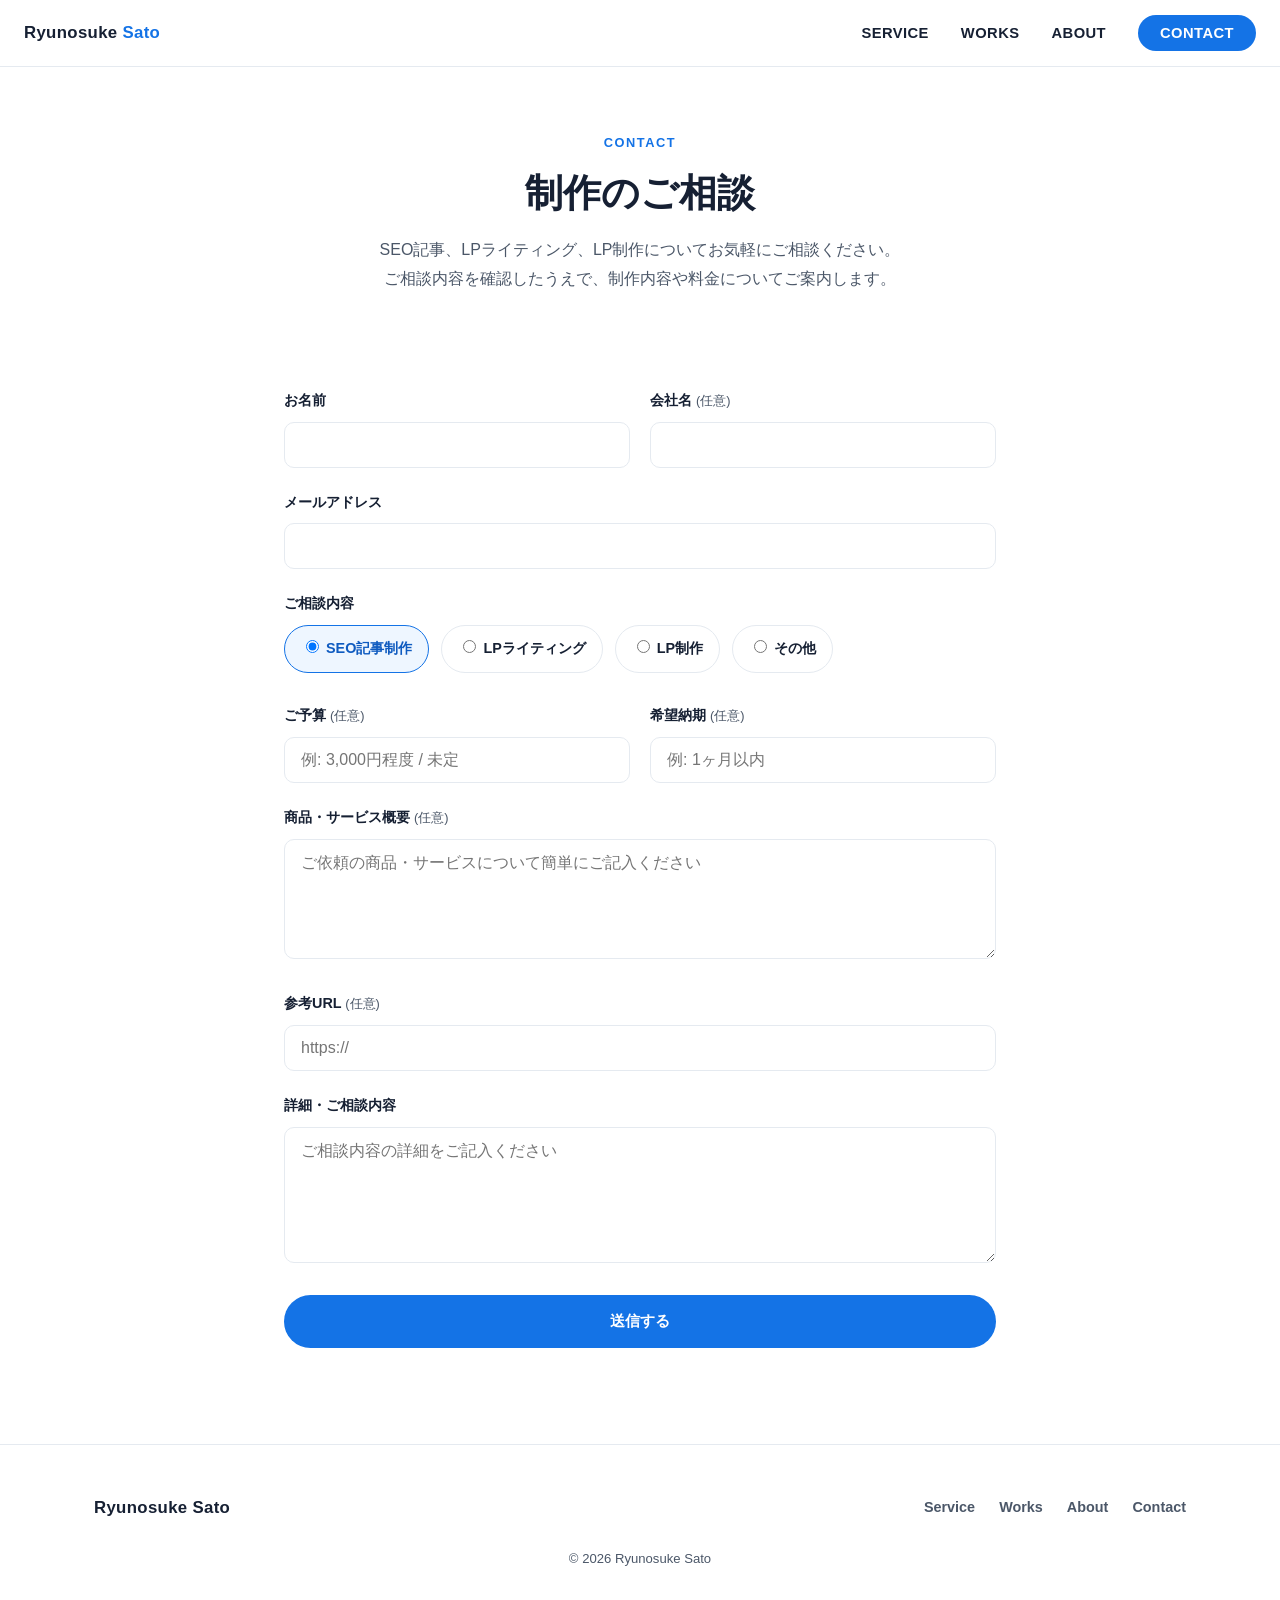
==== commit 72743b73: "Final polish portfolio layout and pricing" ====
--- a/contact.html
+++ b/contact.html
@@ -39,7 +39,7 @@
       </div>
     </section>
 
-    <section>
+    <section id="contact-form">
       <div class="container contact-layout">
         <!-- TODO: 問い合わせフォーム送信先を設定 -->
         <!-- 既存のFormspree宛先(action)はそのまま維持しています。宛先メールの受信確認のみ別途お願いします。 -->
@@ -87,7 +87,7 @@
           <div class="form-row">
             <div class="form-group">
               <label for="budget">ご予算 <span class="form-optional">(任意)</span></label>
-              <input type="text" id="budget" name="budget" placeholder="例: 3万円程度">
+              <input type="text" id="budget" name="budget" placeholder="例: 3,000円程度 / 未定">
             </div>
             <div class="form-group">
               <label for="deadline">希望納期 <span class="form-optional">(任意)</span></label>
--- a/css/style.css
+++ b/css/style.css
@@ -293,13 +293,13 @@
 
 #hero {
   padding-top: 72px;
-  padding-bottom: 96px;
+  padding-bottom: 65px;
   background: linear-gradient(180deg, var(--color-bg-soft) 0%, #ffffff 70%);
 }
 
 .hero-inner {
   display: grid;
-  grid-template-columns: 1.1fr 0.9fr;
+  grid-template-columns: 1.05fr 0.95fr;
   gap: 56px;
   align-items: center;
 }
@@ -314,12 +314,19 @@
 }
 
 .hero-title {
-  font-size: clamp(1.9rem, 4.4vw, 3.1rem);
+  font-size: clamp(1.8rem, 3.6vw, 2.5rem);
   font-weight: 800;
   line-height: 1.45;
   margin-bottom: 24px;
 }
 
+/* PC(1200px以上)では「Web集客をサポートします。」が途中で折り返さないようにする */
+@media (min-width: 1200px) {
+  .hero-line-2 {
+    white-space: nowrap;
+  }
+}
+
 .hero-desc {
   color: var(--color-muted);
   font-size: 1.02rem;
@@ -331,7 +338,7 @@
 
 .hero-visual {
   position: relative;
-  height: 380px;
+  height: 410px;
 }
 
 .browser-card {
@@ -431,6 +438,17 @@
 
 .card-grid-4 {
   grid-template-columns: repeat(4, 1fr);
+}
+
+/* トップページWORKSの厳選4件のみ: PCは2列×2段、768px以下は1列 */
+.works-featured-grid {
+  grid-template-columns: repeat(2, 1fr);
+}
+
+@media (max-width: 768px) {
+  .works-featured-grid {
+    grid-template-columns: 1fr;
+  }
 }
 
 .card {
@@ -538,6 +556,18 @@
   color: #B45309;
 }
 
+.badge-limited {
+  display: inline-block;
+  padding: 4px 14px;
+  border-radius: 999px;
+  font-size: 0.72rem;
+  font-weight: 700;
+  background-color: var(--color-bg-soft);
+  color: var(--color-primary-dark);
+  border: 1px solid rgba(20, 115, 230, 0.25);
+  margin-top: 6px;
+}
+
 .card-meta {
   font-size: 0.82rem !important;
   color: var(--color-muted);
@@ -603,11 +633,22 @@
   gap: 18px;
 }
 
+@media (max-width: 1200px) {
+  .flow-grid {
+    grid-template-columns: repeat(3, 1fr);
+  }
+}
+
 .flow-step {
+  display: flex;
+  flex-direction: column;
+  align-items: center;
+  justify-content: center;
   background-color: #ffffff;
   border: 1px solid var(--color-border);
   border-radius: var(--radius);
   padding: 24px 18px;
+  min-height: 120px;
   text-align: center;
 }
 
@@ -864,6 +905,11 @@
    Contact form
 ============================ */
 
+/* CONTACTページのみ: 説明文からフォームまでの余白を通常セクションより詰める */
+#contact-form {
+  padding-top: 70px;
+}
+
 .contact-layout {
   max-width: 760px;
   margin: 0 auto;
@@ -996,16 +1042,35 @@
     grid-template-columns: repeat(2, 1fr);
   }
 
-  .flow-grid {
-    grid-template-columns: repeat(3, 1fr);
-  }
-
   .about-inner {
     grid-template-columns: 1fr;
   }
 
   .about-photo-placeholder {
     max-width: 220px;
+  }
+}
+
+/* SERVICE・PRICEのみ: タブレット幅(769px〜1000px)で1・2枚目を1段目、3枚目を2段目中央に */
+@media (min-width: 769px) and (max-width: 1000px) {
+  #service .card-grid,
+  #price .card-grid {
+    grid-template-columns: repeat(2, 1fr);
+  }
+
+  #service .card-grid > :nth-child(3),
+  #price .card-grid > :nth-child(3) {
+    grid-column: 1 / -1;
+    width: calc(50% - 14px);
+    margin: 0 auto;
+  }
+}
+
+/* SERVICE・PRICEのみ: 768px以下は1列(他セクションの挙動は変更しない) */
+@media (max-width: 768px) {
+  #service .card-grid,
+  #price .card-grid {
+    grid-template-columns: 1fr;
   }
 }
 
@@ -1062,7 +1127,7 @@
   }
 
   .flow-grid {
-    grid-template-columns: 1fr;
+    grid-template-columns: repeat(2, 1fr);
   }
 
   .form-row {
@@ -1086,3 +1151,9 @@
     align-items: flex-start;
   }
 }
+
+@media (max-width: 420px) {
+  .flow-grid {
+    grid-template-columns: 1fr;
+  }
+}
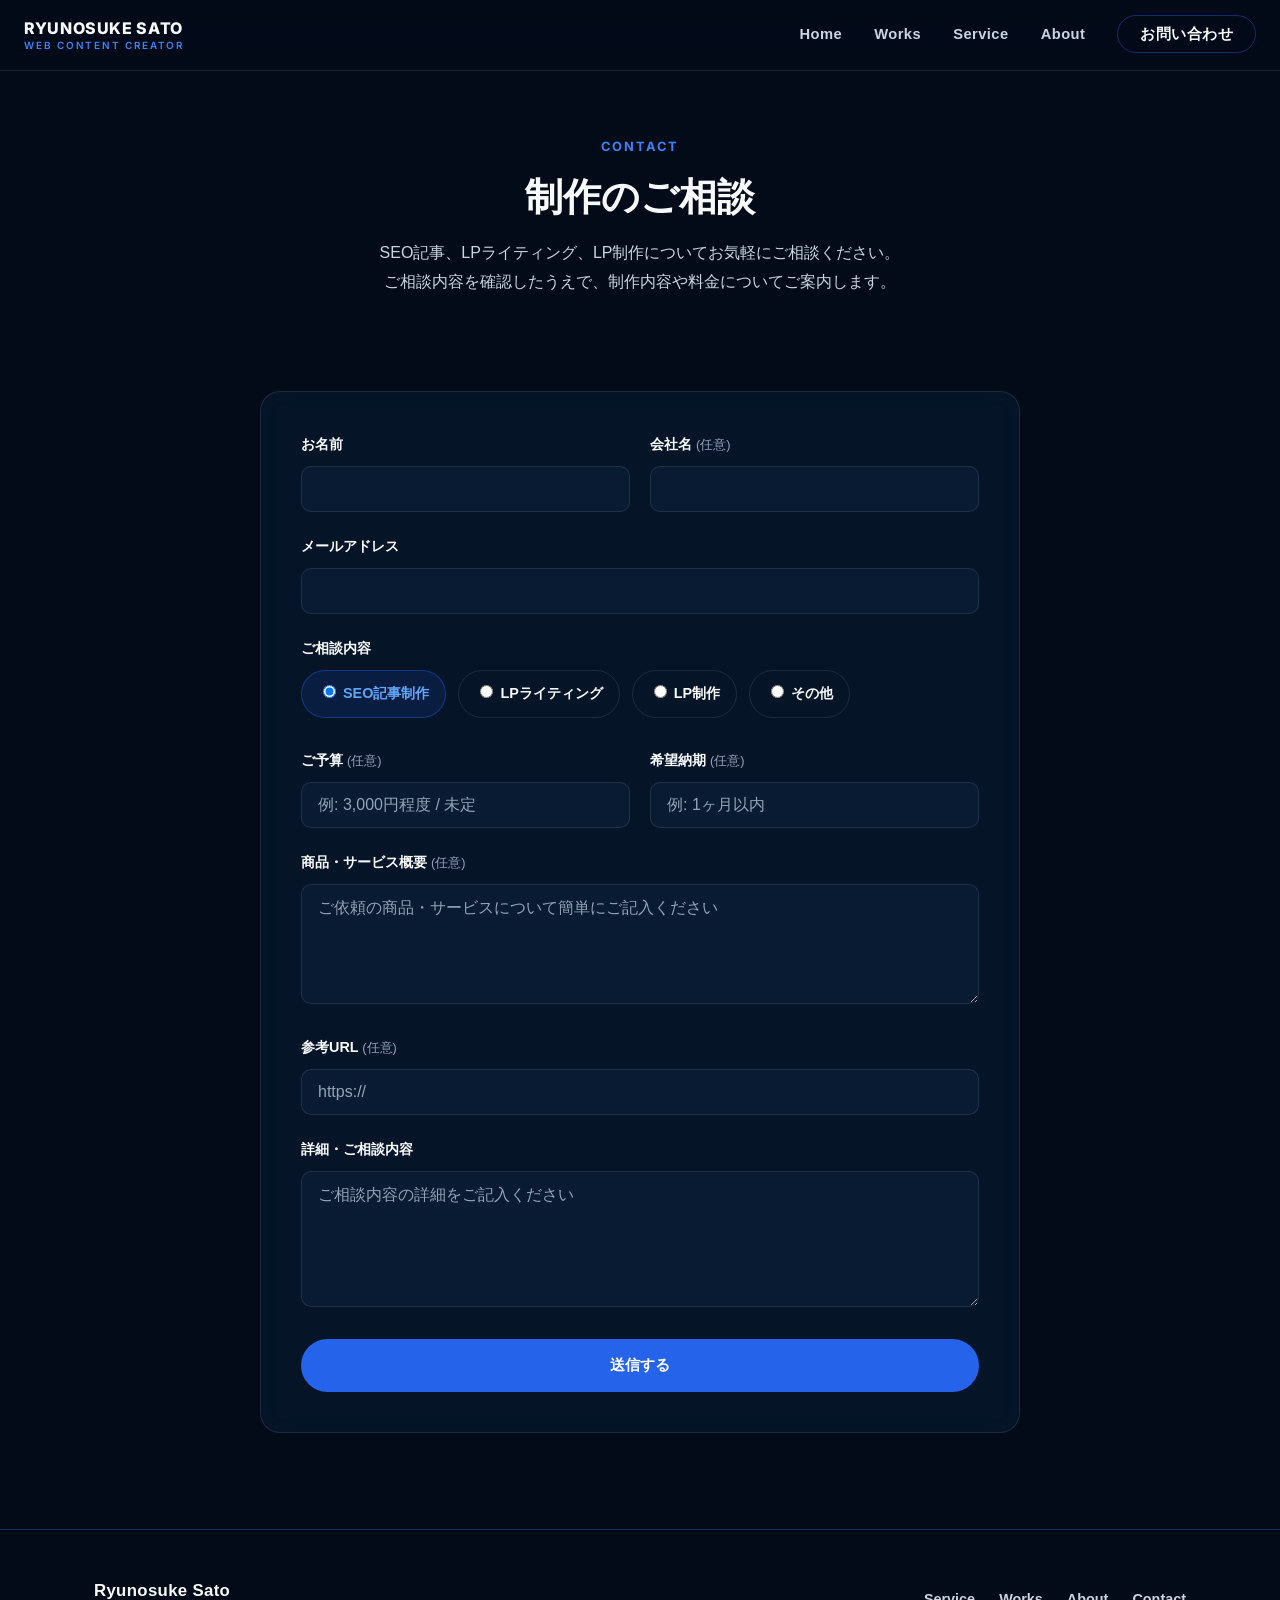
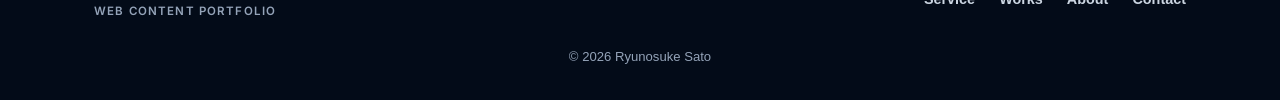
==== commit f3d7ba23: "Redesign portfolio with modern blue theme" ====
--- a/contact.html
+++ b/contact.html
@@ -5,12 +5,18 @@
   <meta name="viewport" content="width=device-width, initial-scale=1.0">
   <title>CONTACT | Ryunosuke Sato</title>
   <meta name="description" content="SEO記事、LPライティング、LP制作についてのご相談はこちらから。">
+  <link rel="preconnect" href="https://fonts.googleapis.com">
+  <link rel="preconnect" href="https://fonts.gstatic.com" crossorigin>
+  <link href="https://fonts.googleapis.com/css2?family=Inter:wght@600;700;800;900&display=swap" rel="stylesheet">
   <link rel="stylesheet" href="css/style.css">
 </head>
 <body>
 
   <header>
-    <p class="site-name">Ryunosuke <span>Sato</span></p>
+    <a href="index.html" class="site-brand">
+      <span class="site-brand-name">RYUNOSUKE SATO</span>
+      <span class="site-brand-role">WEB CONTENT CREATOR</span>
+    </a>
     <button class="menu-toggle" aria-label="メニューを開閉する" aria-expanded="false">
       <span></span>
       <span></span>
@@ -18,10 +24,11 @@
     </button>
     <nav>
       <ul>
-        <li><a href="index.html#service">SERVICE</a></li>
-        <li><a href="index.html#works">WORKS</a></li>
-        <li><a href="index.html#about">ABOUT</a></li>
-        <li><a href="contact.html" class="nav-cta">CONTACT</a></li>
+        <li><a href="index.html">Home</a></li>
+        <li><a href="works.html">Works</a></li>
+        <li><a href="index.html#service">Service</a></li>
+        <li><a href="index.html#about">About</a></li>
+        <li><a href="contact.html" class="nav-cta">お問い合わせ</a></li>
       </ul>
     </nav>
   </header>
@@ -40,7 +47,7 @@
     </section>
 
     <section id="contact-form">
-      <div class="container contact-layout">
+      <div class="container contact-layout glass-panel">
         <!-- TODO: 問い合わせフォーム送信先を設定 -->
         <!-- 既存のFormspree宛先(action)はそのまま維持しています。宛先メールの受信確認のみ別途お願いします。 -->
         <form action="https://formspree.io/f/xjybzrdy" method="POST">
@@ -120,11 +127,14 @@
   <footer>
     <div class="container">
       <div class="footer-inner">
-        <p class="site-name">Ryunosuke Sato</p>
+        <div class="footer-brand">
+          <p class="site-name">Ryunosuke Sato</p>
+          <p class="footer-tagline">WEB CONTENT PORTFOLIO</p>
+        </div>
         <nav class="footer-nav">
           <ul>
             <li><a href="index.html#service">Service</a></li>
-            <li><a href="index.html#works">Works</a></li>
+            <li><a href="index.html#featured-works">Works</a></li>
             <li><a href="index.html#about">About</a></li>
             <li><a href="contact.html">Contact</a></li>
           </ul>
--- a/css/style.css
+++ b/css/style.css
@@ -3,17 +3,48 @@
 }
 
 :root {
-  --color-bg: #ffffff;
-  --color-bg-soft: #EEF6FF;
-  --color-text: #162033;
-  --color-muted: #4B5768;
-  --color-primary: #1473E6;
-  --color-primary-dark: #0F5BC0;
-  --color-border: #E5EAF0;
+  /* Base surfaces */
+  --color-base-deep: #030B18;
+  --color-base-mid: #061426;
+  --color-surface: #081B33;
+  --color-surface-glass: rgba(8, 27, 51, 0.6);
+  --color-surface-glass-soft: rgba(8, 27, 51, 0.38);
+
+  /* Blue: 塗り用とテキスト用を分離 */
+  --color-primary-cta: #2563EB;
+  --color-primary-cta-hover: #1D4ED8;
+  --color-primary-text: #3B82F6;
+  --color-electric: #168BFF;
+  --color-cyan: #22D3EE;
+  --color-light-blue: #60A5FA;
+
+  /* Text */
+  --color-text: #F8FAFC;
+  --color-text-muted: #CBD5E1;
+  --color-text-faint: #94A3B8;
+
+  /* Border / Glow */
+  --color-border: rgba(148, 163, 184, 0.16);
+  --color-border-strong: rgba(148, 163, 184, 0.28);
+  --color-border-glow: rgba(37, 99, 235, 0.4);
+  --color-border-cyan: rgba(34, 211, 238, 0.25);
+  --glow-primary: 0 0 60px rgba(37, 99, 235, 0.4);
+  --glow-cyan: 0 0 60px rgba(34, 211, 238, 0.25);
+  --shadow-card: 0 8px 24px rgba(3, 11, 24, 0.45);
+  --shadow-card-hover: 0 16px 40px rgba(3, 11, 24, 0.6), 0 0 32px rgba(37, 99, 235, 0.18);
+
+  /* Layout */
   --max-width: 1140px;
   --radius: 14px;
-  --shadow-card: 0 4px 20px rgba(22, 32, 51, 0.06);
-  --shadow-card-hover: 0 12px 32px rgba(20, 115, 230, 0.14);
+  --radius-card: 20px;
+  --radius-panel: 28px;
+
+  /* Typography */
+  --font-jp: -apple-system, BlinkMacSystemFont, "Hiragino Kaku Gothic ProN", "Yu Gothic", "Segoe UI", sans-serif;
+  --font-en: "Inter", -apple-system, BlinkMacSystemFont, "Segoe UI", sans-serif;
+
+  --transition-base: 0.2s ease;
+  --transition-slow: 0.6s ease;
 }
 
 * {
@@ -28,12 +59,14 @@
 body {
   margin: 0;
   padding: 0;
-  font-family: -apple-system, BlinkMacSystemFont, "Hiragino Kaku Gothic ProN", "Yu Gothic", "Segoe UI", sans-serif;
+  font-family: var(--font-jp);
   color: var(--color-text);
-  background-color: var(--color-bg);
+  background-color: var(--color-base-deep);
   line-height: 1.8;
   font-size: 16px;
   -webkit-font-smoothing: antialiased;
+  overflow-wrap: break-word;
+  word-break: break-word;
 }
 
 img {
@@ -43,12 +76,13 @@
 }
 
 a {
-  color: var(--color-primary);
+  color: var(--color-primary-text);
   text-decoration: none;
+  transition: color var(--transition-base);
 }
 
 a:hover {
-  color: var(--color-primary-dark);
+  color: var(--color-light-blue);
 }
 
 ul {
@@ -68,7 +102,7 @@
 }
 
 :focus-visible {
-  outline: 3px solid var(--color-primary);
+  outline: 3px solid var(--color-cyan);
   outline-offset: 2px;
   border-radius: 4px;
 }
@@ -80,27 +114,33 @@
   width: 100%;
 }
 
+.mobile-break {
+  display: none;
+}
+
 /* ============================
    Section heading pattern
 ============================ */
 
 .section-eyebrow {
   display: inline-block;
+  font-family: var(--font-en);
   font-size: 0.8rem;
   font-weight: 700;
-  letter-spacing: 0.12em;
-  color: var(--color-primary);
+  letter-spacing: 0.16em;
+  text-transform: uppercase;
+  color: var(--color-primary-text);
   margin-bottom: 12px;
 }
 
 .section-title {
-  font-size: clamp(1.6rem, 3.2vw, 2.2rem);
+  font-size: clamp(1.8rem, 3.6vw, 2.6rem);
   font-weight: 800;
   margin-bottom: 16px;
 }
 
 .section-lead {
-  color: var(--color-muted);
+  color: var(--color-text-muted);
   font-size: 1rem;
   max-width: 640px;
   margin-bottom: 40px;
@@ -119,12 +159,25 @@
 
 section {
   padding: 96px 0;
+  position: relative;
 }
 
 @media (max-width: 640px) {
   section {
     padding: 64px 0;
   }
+}
+
+/* ============================
+   Glass panel (共通ユーティリティ)
+============================ */
+
+.glass-panel {
+  background: var(--color-surface-glass);
+  backdrop-filter: blur(16px);
+  -webkit-backdrop-filter: blur(16px);
+  border: 1px solid var(--color-border);
+  border-radius: var(--radius-card);
 }
 
 /* ============================
@@ -142,42 +195,43 @@
   font-size: 0.95rem;
   border: 2px solid transparent;
   cursor: pointer;
-  transition: transform 0.15s ease, box-shadow 0.15s ease, background-color 0.15s ease, color 0.15s ease;
+  transition: transform 0.15s ease, box-shadow 0.15s ease, background-color 0.15s ease, color 0.15s ease, border-color 0.15s ease;
   white-space: nowrap;
 }
 
 .button-primary {
-  background-color: var(--color-primary);
+  background-color: var(--color-primary-cta);
   color: #ffffff;
 }
 
 .button-primary:hover {
-  background-color: var(--color-primary-dark);
+  background-color: var(--color-primary-cta-hover);
   color: #ffffff;
   transform: translateY(-2px);
-  box-shadow: 0 10px 24px rgba(20, 115, 230, 0.28);
+  box-shadow: 0 14px 32px rgba(37, 99, 235, 0.35);
 }
 
 .button-outline {
-  background-color: #ffffff;
+  background-color: transparent;
   color: var(--color-text);
-  border-color: var(--color-border);
+  border-color: var(--color-border-glow);
 }
 
 .button-outline:hover {
-  border-color: var(--color-primary);
-  color: var(--color-primary);
+  border-color: var(--color-cyan);
+  color: var(--color-cyan);
   transform: translateY(-2px);
+  box-shadow: 0 0 24px rgba(34, 211, 238, 0.25);
 }
 
 .button-white {
   background-color: #ffffff;
-  color: var(--color-primary);
+  color: var(--color-primary-cta);
 }
 
 .button-white:hover {
-  background-color: var(--color-bg-soft);
-  color: var(--color-primary-dark);
+  background-color: #E9F0FF;
+  color: var(--color-primary-cta-hover);
   transform: translateY(-2px);
 }
 
@@ -197,6 +251,11 @@
   gap: 6px;
   font-weight: 700;
   font-size: 0.9rem;
+  color: var(--color-primary-text);
+}
+
+.link-arrow:hover {
+  color: var(--color-light-blue);
 }
 
 .link-arrow::after {
@@ -221,11 +280,35 @@
   justify-content: space-between;
   gap: 16px;
   padding: 18px 24px;
-  background-color: rgba(255, 255, 255, 0.92);
-  backdrop-filter: saturate(180%) blur(8px);
+  background-color: rgba(3, 11, 24, 0.78);
+  backdrop-filter: saturate(160%) blur(14px);
+  -webkit-backdrop-filter: saturate(160%) blur(14px);
   border-bottom: 1px solid var(--color-border);
 }
 
+.site-brand {
+  display: flex;
+  flex-direction: column;
+  line-height: 1.3;
+}
+
+.site-brand-name {
+  font-family: var(--font-en);
+  font-weight: 800;
+  font-size: 1rem;
+  letter-spacing: 0.04em;
+  color: var(--color-text);
+}
+
+.site-brand-role {
+  font-family: var(--font-en);
+  font-weight: 600;
+  font-size: 0.62rem;
+  letter-spacing: 0.18em;
+  color: var(--color-primary-text);
+}
+
+/* footer等、1行のみのロゴ表記用(既存クラス名を維持) */
 .site-name {
   font-weight: 800;
   font-size: 1.05rem;
@@ -234,7 +317,7 @@
 }
 
 .site-name span {
-  color: var(--color-primary);
+  color: var(--color-primary-text);
 }
 
 .menu-toggle {
@@ -268,23 +351,27 @@
   font-weight: 600;
   font-size: 0.92rem;
   letter-spacing: 0.03em;
-  color: var(--color-text);
+  color: var(--color-text-muted);
 }
 
 header nav a:hover {
-  color: var(--color-primary);
+  color: var(--color-primary-text);
 }
 
 header nav .nav-cta {
   padding: 10px 22px;
   border-radius: 999px;
-  background-color: var(--color-primary);
-  color: #ffffff !important;
-  font-weight: 700;
+  background-color: transparent;
+  border: 1px solid var(--color-border-glow);
+  color: var(--color-text) !important;
+  font-weight: 700;
+  transition: border-color var(--transition-base), box-shadow var(--transition-base), color var(--transition-base);
 }
 
 header nav .nav-cta:hover {
-  background-color: var(--color-primary-dark);
+  border-color: var(--color-cyan);
+  color: var(--color-cyan) !important;
+  box-shadow: 0 0 20px rgba(34, 211, 238, 0.28);
 }
 
 /* ============================
@@ -292,134 +379,323 @@
 ============================ */
 
 #hero {
+  position: relative;
   padding-top: 72px;
-  padding-bottom: 65px;
-  background: linear-gradient(180deg, var(--color-bg-soft) 0%, #ffffff 70%);
+  padding-bottom: 80px;
+  overflow: hidden;
+  background-color: var(--color-base-deep);
+}
+
+.hero-bg-glow {
+  position: absolute;
+  inset: 0;
+  z-index: 0;
+  pointer-events: none;
+}
+
+.hero-bg-glow::before {
+  content: "";
+  position: absolute;
+  top: -20%;
+  right: -10%;
+  width: 75%;
+  height: 90%;
+  background: radial-gradient(circle, rgba(22, 139, 255, 0.32), transparent 65%);
+  filter: blur(20px);
+}
+
+.hero-bg-glow::after {
+  content: "";
+  position: absolute;
+  bottom: -30%;
+  left: -15%;
+  width: 60%;
+  height: 70%;
+  background: radial-gradient(circle, rgba(34, 211, 238, 0.16), transparent 65%);
+  filter: blur(20px);
+}
+
+.hero-grid-overlay {
+  position: absolute;
+  inset: 0;
+  z-index: 0;
+  pointer-events: none;
+  background-image:
+    linear-gradient(var(--color-border) 1px, transparent 1px),
+    linear-gradient(90deg, var(--color-border) 1px, transparent 1px);
+  background-size: 64px 64px;
+  mask-image: radial-gradient(ellipse at 65% 25%, black 0%, transparent 70%);
+  -webkit-mask-image: radial-gradient(ellipse at 65% 25%, black 0%, transparent 70%);
+  opacity: 0.7;
+}
+
+.hero-light-streak {
+  position: absolute;
+  z-index: 0;
+  top: 8%;
+  right: -10%;
+  width: 60%;
+  height: 340px;
+  background: linear-gradient(100deg, transparent, rgba(37, 99, 235, 0.22), transparent);
+  transform: rotate(-8deg);
+  filter: blur(6px);
+  pointer-events: none;
 }
 
 .hero-inner {
+  position: relative;
+  z-index: 1;
   display: grid;
   grid-template-columns: 1.05fr 0.95fr;
   gap: 56px;
   align-items: center;
 }
 
+.hero-content,
+.hero-visual {
+  min-width: 0;
+}
+
 .hero-eyebrow {
   display: inline-block;
+  font-family: var(--font-en);
   font-size: 0.85rem;
   font-weight: 700;
-  letter-spacing: 0.14em;
-  color: var(--color-primary);
+  letter-spacing: 0.2em;
+  text-transform: uppercase;
+  color: var(--color-primary-text);
+  margin-bottom: 22px;
+}
+
+.hero-title-en {
+  font-family: var(--font-en);
+  font-size: clamp(2.4rem, 7.2vw, 5.2rem);
+  font-weight: 800;
+  line-height: 1.04;
+  letter-spacing: -0.02em;
   margin-bottom: 20px;
-}
-
-.hero-title {
-  font-size: clamp(1.8rem, 3.6vw, 2.5rem);
-  font-weight: 800;
-  line-height: 1.45;
-  margin-bottom: 24px;
-}
-
-/* PC(1200px以上)では「Web集客をサポートします。」が途中で折り返さないようにする */
-@media (min-width: 1200px) {
-  .hero-line-2 {
-    white-space: nowrap;
-  }
+  color: var(--color-text);
+  overflow-wrap: break-word;
+}
+
+.hero-title-gradient {
+  display: inline-block;
+  background: linear-gradient(90deg, var(--color-primary-text), var(--color-cyan));
+  -webkit-background-clip: text;
+  background-clip: text;
+  color: transparent;
+}
+
+.hero-copy-jp {
+  font-size: clamp(1.1rem, 2vw, 1.35rem);
+  font-weight: 700;
+  color: var(--color-text);
+  margin-bottom: 18px;
+  line-height: 1.6;
 }
 
 .hero-desc {
-  color: var(--color-muted);
+  color: var(--color-text-muted);
   font-size: 1.02rem;
   max-width: 560px;
-  margin-bottom: 36px;
-}
-
-/* Abstract browser / article card visual, CSS only */
+  margin-bottom: 32px;
+}
+
+.hero-subline {
+  display: block;
+  font-family: var(--font-en);
+  font-size: 0.8rem;
+  font-weight: 600;
+  letter-spacing: 0.12em;
+  color: var(--color-text-faint);
+  margin-top: 28px;
+}
+
+/* Hero dashboard (CSS/SVGのみで構築、実績数値・KPIは一切表示しない) */
 
 .hero-visual {
   position: relative;
-  height: 410px;
-}
-
-.browser-card {
-  position: absolute;
-  width: 78%;
-  background-color: #ffffff;
-  border-radius: 16px;
+  z-index: 1;
+}
+
+.hero-dashboard-wrap {
+  position: relative;
+  width: 100%;
+  max-width: 420px;
+  margin: 0 auto;
+}
+
+.hero-dashboard-panel {
+  position: relative;
+  z-index: 2;
+  background: var(--color-surface-glass);
+  backdrop-filter: blur(16px);
+  -webkit-backdrop-filter: blur(16px);
+  border: 1px solid var(--color-border-strong);
+  border-radius: var(--radius-panel);
+  padding: 22px;
+  box-shadow: 0 24px 60px rgba(3, 11, 24, 0.55), var(--glow-primary);
+}
+
+.hero-dashboard-topbar {
+  display: flex;
+  align-items: center;
+  gap: 8px;
+  margin-bottom: 18px;
+}
+
+.hero-dashboard-dot {
+  width: 8px;
+  height: 8px;
+  border-radius: 50%;
+  background: var(--color-border-strong);
+}
+
+.hero-dashboard-topbar-label {
+  margin-left: auto;
+  font-family: var(--font-en);
+  font-size: 11px;
+  letter-spacing: 0.1em;
+  color: var(--color-text-faint);
+  text-transform: uppercase;
+}
+
+.hero-dashboard-flow {
+  position: relative;
+  height: 80px;
+  margin-bottom: 18px;
+  border-radius: 10px;
+  background: rgba(37, 99, 235, 0.06);
   border: 1px solid var(--color-border);
-  box-shadow: var(--shadow-card);
   overflow: hidden;
 }
 
-.browser-card.card-main {
-  top: 10px;
-  left: 10%;
-  width: 88%;
-  z-index: 2;
-}
-
-.browser-card.card-back {
-  top: 70px;
-  left: 0;
-  width: 72%;
-  opacity: 0.7;
-  transform: rotate(-4deg);
-  z-index: 1;
-}
-
-.browser-card.card-front {
-  top: 190px;
-  left: 26%;
-  width: 68%;
-  z-index: 3;
-  transform: rotate(3deg);
-}
-
-.browser-bar {
+.hero-dashboard-flow svg {
+  width: 100%;
+  height: 100%;
+}
+
+.hero-dashboard-flow-line {
+  fill: none;
+  stroke: url(#portfolio-line-gradient);
+  stroke-width: 1.6;
+  stroke-dasharray: 6 6;
+  animation: hero-dash-flow 6s linear infinite;
+}
+
+.hero-dashboard-flow-node {
+  fill: var(--color-base-deep);
+  stroke: var(--color-cyan);
+  stroke-width: 1.6;
+}
+
+.hero-dashboard-flow-node-fill {
+  fill: var(--color-cyan);
+}
+
+.hero-dashboard-status-grid {
+  display: grid;
+  grid-template-columns: 1fr 1fr;
+  gap: 10px;
+  min-width: 0;
+}
+
+.hero-dashboard-status-card {
+  min-width: 0;
+  padding: 12px 14px;
+  border-radius: 10px;
+  background: rgba(255, 255, 255, 0.03);
+  border: 1px solid var(--color-border);
+}
+
+.hero-dashboard-status-label {
+  display: block;
+  font-family: var(--font-en);
+  font-size: 10px;
+  font-weight: 700;
+  letter-spacing: 0.1em;
+  color: var(--color-text-faint);
+  text-transform: uppercase;
+  margin-bottom: 6px;
+}
+
+.hero-dashboard-status-value {
   display: flex;
   align-items: center;
   gap: 6px;
+  font-family: var(--font-en);
+  font-size: 12px;
+  font-weight: 700;
+  color: var(--color-text);
+}
+
+.status-dot {
+  width: 7px;
+  height: 7px;
+  border-radius: 50%;
+  background: var(--color-cyan);
+  box-shadow: 0 0 8px rgba(34, 211, 238, 0.8);
+  flex-shrink: 0;
+}
+
+.hero-dashboard-floating {
+  position: absolute;
+  z-index: 3;
+  display: flex;
+  align-items: center;
+  gap: 8px;
+  max-width: calc(100% - 20px);
   padding: 10px 14px;
-  background-color: var(--color-bg-soft);
-  border-bottom: 1px solid var(--color-border);
-}
-
-.browser-dot {
-  width: 8px;
-  height: 8px;
-  border-radius: 50%;
-  background-color: #C6D5E8;
-}
-
-.browser-body {
-  padding: 18px 16px;
-}
-
-.browser-line {
-  height: 10px;
-  border-radius: 5px;
-  background-color: var(--color-bg-soft);
-  margin-bottom: 10px;
-}
-
-.browser-line.short {
-  width: 45%;
-}
-
-.browser-line.medium {
-  width: 70%;
-}
-
-.browser-line.long {
-  width: 92%;
-}
-
-.browser-line.accent {
-  background-color: var(--color-primary);
-  opacity: 0.85;
-  height: 14px;
-  width: 55%;
-  margin-top: 16px;
+  border-radius: 999px;
+  background: var(--color-surface-glass);
+  backdrop-filter: blur(12px);
+  -webkit-backdrop-filter: blur(12px);
+  border: 1px solid var(--color-border-strong);
+  box-shadow: 0 12px 28px rgba(3, 11, 24, 0.45);
+  font-family: var(--font-en);
+  font-size: 11px;
+  font-weight: 700;
+  letter-spacing: 0.03em;
+  color: var(--color-text);
+}
+
+.hero-dashboard-floating .status-dot {
+  background: var(--color-primary-text);
+  box-shadow: 0 0 8px rgba(59, 130, 246, 0.8);
+}
+
+.hero-dashboard-floating-a {
+  top: -16px;
+  left: -14px;
+  animation: hero-float-a 5s ease-in-out infinite;
+}
+
+.hero-dashboard-floating-b {
+  bottom: -14px;
+  right: -10px;
+  animation: hero-float-b 6s ease-in-out infinite;
+}
+
+@keyframes hero-float-a {
+  0%, 100% { transform: translateY(0); }
+  50% { transform: translateY(-8px); }
+}
+
+@keyframes hero-float-b {
+  0%, 100% { transform: translateY(0); }
+  50% { transform: translateY(7px); }
+}
+
+@keyframes hero-dash-flow {
+  to { stroke-dashoffset: -120; }
+}
+
+@media (prefers-reduced-motion: reduce) {
+  .hero-dashboard-floating-a,
+  .hero-dashboard-floating-b,
+  .hero-dashboard-flow-line {
+    animation: none;
+  }
 }
 
 /* ============================
@@ -440,37 +716,40 @@
   grid-template-columns: repeat(4, 1fr);
 }
 
-/* トップページWORKSの厳選4件のみ: PCは2列×2段、768px以下は1列 */
-.works-featured-grid {
+/* Writingセクションのテイザー用グリッド(旧: works-featured-grid) */
+.writing-teaser-grid {
   grid-template-columns: repeat(2, 1fr);
 }
 
 @media (max-width: 768px) {
-  .works-featured-grid {
+  .writing-teaser-grid {
     grid-template-columns: 1fr;
   }
 }
 
 .card {
-  background-color: #ffffff;
+  background: var(--color-surface-glass);
+  backdrop-filter: blur(14px);
+  -webkit-backdrop-filter: blur(14px);
   border: 1px solid var(--color-border);
-  border-radius: var(--radius);
+  border-radius: var(--radius-card);
   padding: 32px 28px;
   box-shadow: var(--shadow-card);
   transition: transform 0.2s ease, box-shadow 0.2s ease, border-color 0.2s ease;
 }
 
 .card:hover {
-  transform: translateY(-6px);
+  transform: translateY(-8px);
   box-shadow: var(--shadow-card-hover);
-  border-color: rgba(20, 115, 230, 0.35);
+  border-color: var(--color-border-glow);
 }
 
 .card-number {
   display: inline-block;
+  font-family: var(--font-en);
   font-size: 1.6rem;
   font-weight: 800;
-  color: var(--color-primary);
+  color: var(--color-primary-text);
   margin-bottom: 14px;
 }
 
@@ -481,12 +760,13 @@
 }
 
 .card p {
-  color: var(--color-muted);
+  color: var(--color-text-muted);
   font-size: 0.95rem;
 }
 
 .card-price {
   display: block;
+  font-family: var(--font-en);
   font-size: 1.3rem;
   font-weight: 800;
   color: var(--color-text);
@@ -500,7 +780,7 @@
 .card-list li {
   position: relative;
   padding-left: 18px;
-  color: var(--color-muted);
+  color: var(--color-text-muted);
   font-size: 0.9rem;
   margin-bottom: 8px;
 }
@@ -513,7 +793,7 @@
   width: 6px;
   height: 6px;
   border-radius: 50%;
-  background-color: var(--color-primary);
+  background-color: var(--color-primary-text);
 }
 
 /* Works cards */
@@ -522,60 +802,65 @@
   width: 100%;
   aspect-ratio: 16 / 9;
   object-fit: cover;
-  border-radius: 10px;
+  border-radius: 14px;
   margin-bottom: 16px;
+  border: 1px solid var(--color-border);
 }
 
 .work-tag {
   display: inline-block;
+  font-family: var(--font-en);
   padding: 4px 12px;
   border-radius: 999px;
-  font-size: 0.72rem;
-  font-weight: 700;
-  background-color: var(--color-bg-soft);
-  color: var(--color-primary-dark);
+  font-size: 0.68rem;
+  font-weight: 700;
+  letter-spacing: 0.04em;
+  background-color: rgba(37, 99, 235, 0.12);
+  color: var(--color-light-blue);
   margin-bottom: 12px;
 }
 
 .badge {
   display: inline-block;
+  font-family: var(--font-en);
   padding: 4px 12px;
   border-radius: 999px;
-  font-size: 0.72rem;
+  font-size: 0.68rem;
   font-weight: 700;
   margin-left: 8px;
 }
 
 .badge-sample {
-  background-color: #EEF2FF;
-  color: #4338CA;
+  background-color: rgba(59, 130, 246, 0.14);
+  color: var(--color-light-blue);
 }
 
 .badge-paid {
-  background-color: #FFF4E5;
-  color: #B45309;
+  background-color: rgba(34, 211, 238, 0.14);
+  color: #7DE7F5;
 }
 
 .badge-limited {
   display: inline-block;
+  font-family: var(--font-en);
   padding: 4px 14px;
   border-radius: 999px;
-  font-size: 0.72rem;
-  font-weight: 700;
-  background-color: var(--color-bg-soft);
-  color: var(--color-primary-dark);
-  border: 1px solid rgba(20, 115, 230, 0.25);
+  font-size: 0.68rem;
+  font-weight: 700;
+  background-color: rgba(37, 99, 235, 0.1);
+  color: var(--color-light-blue);
+  border: 1px solid var(--color-border-glow);
   margin-top: 6px;
 }
 
 .card-meta {
   font-size: 0.82rem !important;
-  color: var(--color-muted);
+  color: var(--color-text-faint);
   margin-top: 8px !important;
 }
 
 .card-meta strong {
-  color: var(--color-text);
+  color: var(--color-text-muted);
 }
 
 .card-links {
@@ -587,83 +872,340 @@
   text-align: center;
 }
 
-/* Coming soon cards */
-
-.coming-soon-card {
-  border: 1px dashed var(--color-border);
-  background-color: var(--color-bg-soft);
-  box-shadow: none;
-}
-
-.coming-soon-card:hover {
-  transform: none;
-  box-shadow: none;
-  border-color: var(--color-border);
-}
-
-.coming-soon-tag {
-  display: inline-block;
-  padding: 4px 12px;
-  border-radius: 999px;
-  font-size: 0.72rem;
-  font-weight: 700;
-  background-color: #ffffff;
-  color: var(--color-muted);
+.works-notice {
+  background: var(--color-surface-glass-soft);
   border: 1px solid var(--color-border);
-  margin-bottom: 14px;
-}
-
-.works-notice {
-  background-color: var(--color-bg-soft);
-  border: 1px solid var(--color-border);
-  border-radius: 10px;
+  border-radius: 14px;
   padding: 16px 20px;
-  color: var(--color-muted);
+  color: var(--color-text-muted);
   font-size: 0.9rem;
   margin-bottom: 40px;
 }
 
 /* ============================
-   Flow steps
+   Service (番号+名前+説明+価格のリスト)
 ============================ */
 
-.flow-grid {
+.service-list {
+  display: flex;
+  flex-direction: column;
+  gap: 20px;
+}
+
+.service-row {
   display: grid;
-  grid-template-columns: repeat(6, 1fr);
-  gap: 18px;
-}
-
-@media (max-width: 1200px) {
-  .flow-grid {
-    grid-template-columns: repeat(3, 1fr);
-  }
-}
-
-.flow-step {
+  grid-template-columns: 64px minmax(0, 1.6fr) minmax(0, 1fr);
+  align-items: center;
+  gap: 28px;
+  background: var(--color-surface-glass);
+  backdrop-filter: blur(14px);
+  -webkit-backdrop-filter: blur(14px);
+  border: 1px solid var(--color-border);
+  border-radius: var(--radius-card);
+  padding: 28px 32px;
+  transition: transform 0.2s ease, box-shadow 0.2s ease, border-color 0.2s ease;
+}
+
+.service-row:hover {
+  transform: translateY(-4px);
+  box-shadow: var(--shadow-card-hover);
+  border-color: var(--color-border-glow);
+}
+
+.service-row-number {
+  font-family: var(--font-en);
+  font-size: 1.4rem;
+  font-weight: 800;
+  color: var(--color-primary-text);
+}
+
+.service-row-body h3 {
+  font-size: 1.1rem;
+  font-weight: 700;
+  margin-bottom: 8px;
+}
+
+.service-row-body p {
+  color: var(--color-text-muted);
+  font-size: 0.92rem;
+  margin-bottom: 10px;
+}
+
+.service-row-bullets {
+  color: var(--color-text-faint);
+  font-size: 0.82rem;
+}
+
+.service-row-price {
+  text-align: right;
+}
+
+.service-row-price .card-price {
+  margin: 0 0 8px;
+}
+
+.service-row-link {
+  margin-top: 10px;
+}
+
+@media (max-width: 768px) {
+  .service-row {
+    grid-template-columns: 1fr;
+    text-align: left;
+    gap: 12px;
+  }
+
+  .service-row-price {
+    text-align: left;
+  }
+}
+
+/* ============================
+   Strength(縦ライン+丸アイコン)
+============================ */
+
+.strength-list {
+  display: grid;
+  grid-template-columns: repeat(3, 1fr);
+  gap: 32px;
+}
+
+.strength-item {
+  position: relative;
+  padding-top: 8px;
+}
+
+.strength-icon {
+  display: inline-flex;
+  align-items: center;
+  justify-content: center;
+  width: 52px;
+  height: 52px;
+  border-radius: 50%;
+  background: rgba(37, 99, 235, 0.12);
+  border: 1px solid var(--color-border-glow);
+  box-shadow: 0 0 24px rgba(37, 99, 235, 0.2);
+  font-family: var(--font-en);
+  font-weight: 800;
+  color: var(--color-primary-text);
+  margin-bottom: 18px;
+}
+
+.strength-connector {
+  display: none;
+}
+
+.strength-item h3 {
+  font-size: 1.1rem;
+  font-weight: 700;
+  margin-bottom: 10px;
+}
+
+.strength-item p {
+  color: var(--color-text-muted);
+  font-size: 0.95rem;
+}
+
+@media (max-width: 960px) {
+  .strength-list {
+    grid-template-columns: 1fr;
+    gap: 0;
+  }
+
+  .strength-item {
+    padding-left: 70px;
+    padding-top: 0;
+    padding-bottom: 32px;
+    min-height: 52px;
+  }
+
+  .strength-item::before {
+    content: "";
+    position: absolute;
+    left: 25px;
+    top: 60px;
+    bottom: -4px;
+    width: 1px;
+    background: linear-gradient(180deg, var(--color-primary-text), transparent);
+  }
+
+  .strength-item:last-child::before {
+    display: none;
+  }
+
+  .strength-icon {
+    position: absolute;
+    left: 0;
+    top: 0;
+    margin-bottom: 0;
+  }
+}
+
+/* ============================
+   Skills / Tools
+============================ */
+
+.tool-grid {
+  display: grid;
+  grid-template-columns: repeat(4, 1fr);
+  gap: 20px;
+}
+
+.tool-card {
   display: flex;
   flex-direction: column;
   align-items: center;
+  text-align: center;
+  gap: 12px;
+  padding: 24px 16px;
+  background: var(--color-surface-glass);
+  backdrop-filter: blur(14px);
+  -webkit-backdrop-filter: blur(14px);
+  border: 1px solid var(--color-border);
+  border-radius: var(--radius-card);
+  transition: transform 0.2s ease, box-shadow 0.2s ease, border-color 0.2s ease;
+}
+
+.tool-card:hover {
+  transform: translateY(-6px);
+  border-color: var(--color-border-glow);
+  box-shadow: var(--shadow-card-hover);
+}
+
+.tool-icon {
+  width: 32px;
+  height: 32px;
+  color: var(--color-cyan);
+}
+
+.tool-icon svg {
+  width: 100%;
+  height: 100%;
+}
+
+.tool-label {
+  font-family: var(--font-en);
+  font-size: 0.85rem;
+  font-weight: 700;
+  color: var(--color-text);
+}
+
+@media (max-width: 960px) {
+  .tool-grid {
+    grid-template-columns: repeat(3, 1fr);
+  }
+}
+
+@media (max-width: 680px) {
+  .tool-grid {
+    grid-template-columns: repeat(2, 1fr);
+  }
+}
+
+/* ============================
+   Flow(横方向タイムライン)
+============================ */
+
+.flow-timeline {
+  position: relative;
+  display: grid;
+  grid-template-columns: repeat(6, 1fr);
+  gap: 12px;
+}
+
+.flow-timeline::before {
+  content: "";
+  position: absolute;
+  left: 0;
+  right: 0;
+  top: 19px;
+  height: 1px;
+  background: linear-gradient(90deg, var(--color-primary-text), var(--color-cyan));
+  opacity: 0.4;
+}
+
+.flow-step {
+  position: relative;
+  display: flex;
+  flex-direction: column;
+  align-items: center;
+  text-align: center;
+  gap: 12px;
+}
+
+.flow-marker {
+  position: relative;
+  z-index: 1;
+  display: inline-flex;
+  align-items: center;
   justify-content: center;
-  background-color: #ffffff;
-  border: 1px solid var(--color-border);
-  border-radius: var(--radius);
-  padding: 24px 18px;
-  min-height: 120px;
-  text-align: center;
+  width: 40px;
+  height: 40px;
+  border-radius: 50%;
+  background: var(--color-base-deep);
+  border: 1px solid var(--color-border-strong);
+  box-shadow: 0 0 16px rgba(34, 211, 238, 0.2);
 }
 
 .flow-step-number {
   display: inline-block;
-  font-size: 0.75rem;
+  font-family: var(--font-en);
+  font-size: 0.7rem;
   font-weight: 800;
-  letter-spacing: 0.08em;
-  color: var(--color-primary);
-  margin-bottom: 10px;
+  letter-spacing: 0.06em;
+  color: var(--color-cyan);
 }
 
 .flow-step h3 {
-  font-size: 1rem;
-  font-weight: 700;
+  font-size: 0.95rem;
+  font-weight: 700;
+}
+
+@media (max-width: 1200px) {
+  .flow-timeline {
+    grid-template-columns: repeat(3, 1fr);
+    row-gap: 40px;
+  }
+
+  .flow-timeline::before {
+    display: none;
+  }
+}
+
+@media (max-width: 680px) {
+  .flow-timeline {
+    grid-template-columns: 1fr;
+    row-gap: 0;
+    padding-left: 20px;
+  }
+
+  .flow-step {
+    flex-direction: row;
+    align-items: flex-start;
+    text-align: left;
+    gap: 18px;
+    padding-bottom: 32px;
+    position: relative;
+  }
+
+  .flow-step::before {
+    content: "";
+    position: absolute;
+    left: 19px;
+    top: 40px;
+    bottom: -4px;
+    width: 1px;
+    background: linear-gradient(180deg, var(--color-primary-text), var(--color-cyan));
+    opacity: 0.4;
+  }
+
+  .flow-step:last-child::before {
+    display: none;
+  }
+
+  .flow-step h3 {
+    padding-top: 8px;
+  }
 }
 
 /* ============================
@@ -683,37 +1225,25 @@
   margin-bottom: 6px;
 }
 
-.about-role {
-  color: var(--color-muted);
-  font-size: 0.9rem;
-  margin-bottom: 20px;
-}
-
-.about-photo-placeholder {
-  width: 100%;
-  aspect-ratio: 1 / 1;
-  border-radius: var(--radius);
-  background: linear-gradient(135deg, var(--color-bg-soft), #ffffff);
-  border: 1px solid var(--color-border);
-  display: flex;
-  align-items: center;
-  justify-content: center;
-  color: var(--color-primary);
-  font-weight: 800;
-  font-size: 2rem;
-  margin-bottom: 20px;
+.about-photo-frame {
+  position: relative;
+  width: 220px;
+  height: 220px;
+  margin: 0 auto 20px;
+  border-radius: 50%;
+  padding: 4px;
+  background: linear-gradient(135deg, var(--color-primary-cta), var(--color-cyan));
+  box-shadow: var(--glow-primary);
 }
 
 .about-photo {
   display: block;
-  width: 220px;
-  height: 220px;
+  width: 100%;
+  height: 100%;
   aspect-ratio: 1 / 1;
   object-fit: cover;
   border-radius: 50%;
-  border: 4px solid var(--color-bg-soft);
-  box-shadow: var(--shadow-card);
-  margin: 0 auto 20px;
+  border: 4px solid var(--color-base-deep);
   transition: transform 0.2s ease;
 }
 
@@ -722,7 +1252,7 @@
 }
 
 .about-text p {
-  color: var(--color-muted);
+  color: var(--color-text-muted);
   margin-bottom: 18px;
 }
 
@@ -733,10 +1263,18 @@
 .faq-list {
   max-width: 760px;
   margin: 0 auto;
+  display: flex;
+  flex-direction: column;
+  gap: 14px;
 }
 
 .faq-item {
-  border-bottom: 1px solid var(--color-border);
+  background: var(--color-surface-glass);
+  backdrop-filter: blur(12px);
+  -webkit-backdrop-filter: blur(12px);
+  border: 1px solid var(--color-border-glow);
+  border-radius: var(--radius-card);
+  overflow: hidden;
 }
 
 .faq-question {
@@ -745,7 +1283,7 @@
   align-items: center;
   justify-content: space-between;
   gap: 16px;
-  padding: 22px 4px;
+  padding: 22px 24px;
   background: none;
   border: none;
   text-align: left;
@@ -756,7 +1294,7 @@
 }
 
 .faq-question .faq-q-label {
-  color: var(--color-primary);
+  color: var(--color-primary-text);
   margin-right: 10px;
 }
 
@@ -771,7 +1309,7 @@
 .faq-icon::after {
   content: "";
   position: absolute;
-  background-color: var(--color-primary);
+  background-color: var(--color-primary-text);
   border-radius: 2px;
   transition: transform 0.2s ease;
 }
@@ -803,8 +1341,8 @@
 }
 
 .faq-answer p {
-  padding: 0 4px 22px;
-  color: var(--color-muted);
+  padding: 0 24px 22px;
+  color: var(--color-text-muted);
   font-size: 0.95rem;
 }
 
@@ -813,20 +1351,40 @@
 ============================ */
 
 .final-cta {
-  background: linear-gradient(135deg, var(--color-primary) 0%, var(--color-primary-dark) 100%);
-  color: #ffffff;
-  border-radius: 24px;
+  position: relative;
+  overflow: hidden;
+  background: var(--color-surface-glass);
+  backdrop-filter: blur(16px);
+  -webkit-backdrop-filter: blur(16px);
+  border: 1px solid var(--color-border-glow);
+  box-shadow: var(--glow-primary);
+  border-radius: var(--radius-panel);
   padding: 72px 40px;
   text-align: center;
 }
 
+.final-cta::before {
+  content: "";
+  position: absolute;
+  inset: 0;
+  z-index: 0;
+  background: radial-gradient(circle at 30% 20%, rgba(37, 99, 235, 0.35), transparent 55%),
+              radial-gradient(circle at 80% 80%, rgba(34, 211, 238, 0.2), transparent 55%);
+  pointer-events: none;
+}
+
+.final-cta > * {
+  position: relative;
+  z-index: 1;
+}
+
 .final-cta .section-title,
 .final-cta h2 {
-  color: #ffffff;
+  color: var(--color-text);
 }
 
 .final-cta p {
-  color: rgba(255, 255, 255, 0.88);
+  color: var(--color-text-muted);
   max-width: 560px;
   margin: 0 auto 32px;
 }
@@ -840,8 +1398,9 @@
 ============================ */
 
 footer {
-  border-top: 1px solid var(--color-border);
+  border-top: 1px solid var(--color-border-glow);
   padding: 48px 0 32px;
+  background-color: var(--color-base-deep);
 }
 
 .footer-inner {
@@ -853,6 +1412,18 @@
   margin-bottom: 24px;
 }
 
+.footer-brand {
+  line-height: 1.5;
+}
+
+.footer-tagline {
+  font-family: var(--font-en);
+  font-size: 0.72rem;
+  font-weight: 600;
+  letter-spacing: 0.1em;
+  color: var(--color-text-faint);
+}
+
 .footer-nav ul {
   display: flex;
   flex-wrap: wrap;
@@ -860,17 +1431,17 @@
 }
 
 .footer-nav a {
-  color: var(--color-muted);
+  color: var(--color-text-muted);
   font-size: 0.9rem;
   font-weight: 600;
 }
 
 .footer-nav a:hover {
-  color: var(--color-primary);
+  color: var(--color-primary-text);
 }
 
 .footer-copy {
-  color: var(--color-muted);
+  color: var(--color-text-faint);
   font-size: 0.82rem;
   text-align: center;
 }
@@ -896,7 +1467,7 @@
 }
 
 .page-intro p {
-  color: var(--color-muted);
+  color: var(--color-text-muted);
   max-width: 620px;
   margin: 0 auto;
 }
@@ -905,7 +1476,6 @@
    Contact form
 ============================ */
 
-/* CONTACTページのみ: 説明文からフォームまでの余白を通常セクションより詰める */
 #contact-form {
   padding-top: 70px;
 }
@@ -913,6 +1483,7 @@
 .contact-layout {
   max-width: 760px;
   margin: 0 auto;
+  padding: 40px;
 }
 
 .form-row {
@@ -934,7 +1505,7 @@
 }
 
 .form-optional {
-  color: var(--color-muted);
+  color: var(--color-text-faint);
   font-weight: 500;
   font-size: 0.8rem;
 }
@@ -951,7 +1522,12 @@
   font-size: 1rem;
   font-family: inherit;
   color: var(--color-text);
-  background-color: #ffffff;
+  background-color: var(--color-surface);
+}
+
+.form-group input::placeholder,
+.form-group textarea::placeholder {
+  color: var(--color-text-faint);
 }
 
 .form-group textarea {
@@ -962,9 +1538,9 @@
 .form-group input:focus,
 .form-group select:focus,
 .form-group textarea:focus {
-  outline: 2px solid var(--color-primary);
+  outline: 2px solid var(--color-cyan);
   outline-offset: 1px;
-  border-color: var(--color-primary);
+  border-color: var(--color-cyan);
 }
 
 .radio-group {
@@ -981,22 +1557,16 @@
   border: 1px solid var(--color-border);
   border-radius: 999px;
   font-size: 0.88rem;
+  color: var(--color-text-muted);
   cursor: pointer;
-  transition: border-color 0.15s ease, background-color 0.15s ease;
+  transition: border-color 0.15s ease, background-color 0.15s ease, color 0.15s ease;
 }
 
 .radio-option:has(input:checked) {
-  border-color: var(--color-primary);
-  background-color: var(--color-bg-soft);
-  color: var(--color-primary-dark);
-  font-weight: 700;
-}
-
-.form-note {
-  color: var(--color-muted);
-  font-size: 0.85rem;
-  margin-top: -8px;
-  margin-bottom: 24px;
+  border-color: var(--color-border-glow);
+  background-color: rgba(37, 99, 235, 0.12);
+  color: var(--color-light-blue);
+  font-weight: 700;
 }
 
 /* ============================
@@ -1015,11 +1585,22 @@
 }
 
 @media (prefers-reduced-motion: reduce) {
+  html {
+    scroll-behavior: auto;
+  }
+
   .reveal {
     opacity: 1;
     transform: none;
     transition: none;
   }
+
+  .card:hover,
+  .service-row:hover,
+  .tool-card:hover,
+  .button:hover {
+    transform: none;
+  }
 }
 
 /* ============================
@@ -1032,8 +1613,7 @@
   }
 
   .hero-visual {
-    height: 300px;
-    order: -1;
+    margin-top: 40px;
   }
 
   .card-grid,
@@ -1045,37 +1625,46 @@
   .about-inner {
     grid-template-columns: 1fr;
   }
-
-  .about-photo-placeholder {
-    max-width: 220px;
-  }
-}
-
-/* SERVICE・PRICEのみ: タブレット幅(769px〜1000px)で1・2枚目を1段目、3枚目を2段目中央に */
-@media (min-width: 769px) and (max-width: 1000px) {
-  #service .card-grid,
-  #price .card-grid {
-    grid-template-columns: repeat(2, 1fr);
-  }
-
-  #service .card-grid > :nth-child(3),
-  #price .card-grid > :nth-child(3) {
-    grid-column: 1 / -1;
-    width: calc(50% - 14px);
-    margin: 0 auto;
-  }
 }
 
 /* SERVICE・PRICEのみ: 768px以下は1列(他セクションの挙動は変更しない) */
 @media (max-width: 768px) {
-  #service .card-grid,
   #price .card-grid {
     grid-template-columns: 1fr;
   }
 }
 
 @media (max-width: 680px) {
-  .about-photo {
+  .mobile-break {
+    display: inline;
+  }
+
+  .hero-visual {
+    margin-top: 32px;
+  }
+
+  .hero-dashboard-panel {
+    padding: 16px;
+  }
+
+  .hero-dashboard-topbar {
+    margin-bottom: 12px;
+  }
+
+  .hero-dashboard-flow {
+    height: 56px;
+    margin-bottom: 12px;
+  }
+
+  .hero-dashboard-status-grid {
+    gap: 8px;
+  }
+
+  .hero-dashboard-status-card {
+    padding: 9px 10px;
+  }
+
+  .about-photo-frame {
     width: 160px;
     height: 160px;
   }
@@ -1091,7 +1680,9 @@
   header nav {
     position: fixed;
     inset: 64px 0 0 0;
-    background-color: #ffffff;
+    background-color: rgba(3, 11, 24, 0.97);
+    backdrop-filter: blur(16px);
+    -webkit-backdrop-filter: blur(16px);
     padding: 24px;
     transform: translateY(-12px);
     opacity: 0;
@@ -1126,10 +1717,6 @@
     grid-template-columns: 1fr;
   }
 
-  .flow-grid {
-    grid-template-columns: repeat(2, 1fr);
-  }
-
   .form-row {
     grid-template-columns: 1fr;
   }
@@ -1144,6 +1731,10 @@
 
   .final-cta {
     padding: 48px 24px;
+  }
+
+  .contact-layout {
+    padding: 28px 20px;
   }
 
   .footer-inner {
@@ -1151,9 +1742,3 @@
     align-items: flex-start;
   }
 }
-
-@media (max-width: 420px) {
-  .flow-grid {
-    grid-template-columns: 1fr;
-  }
-}
